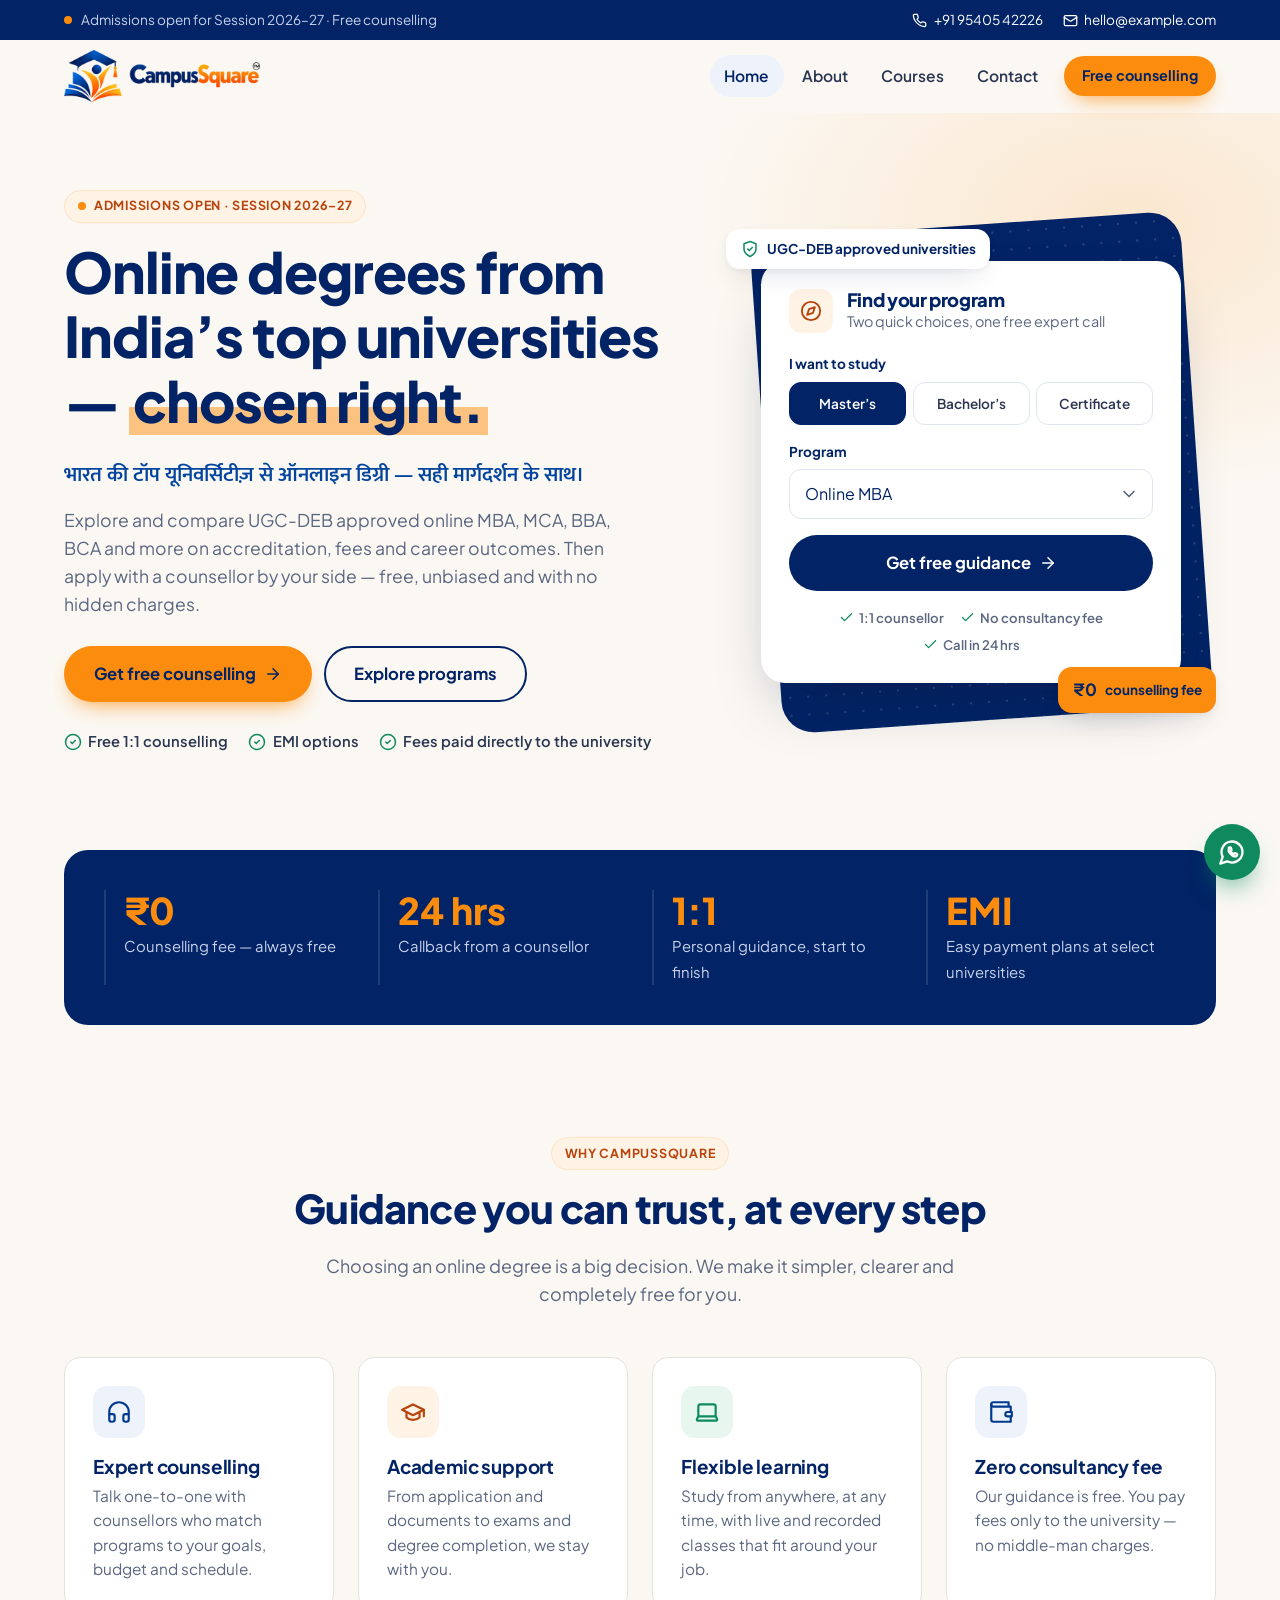
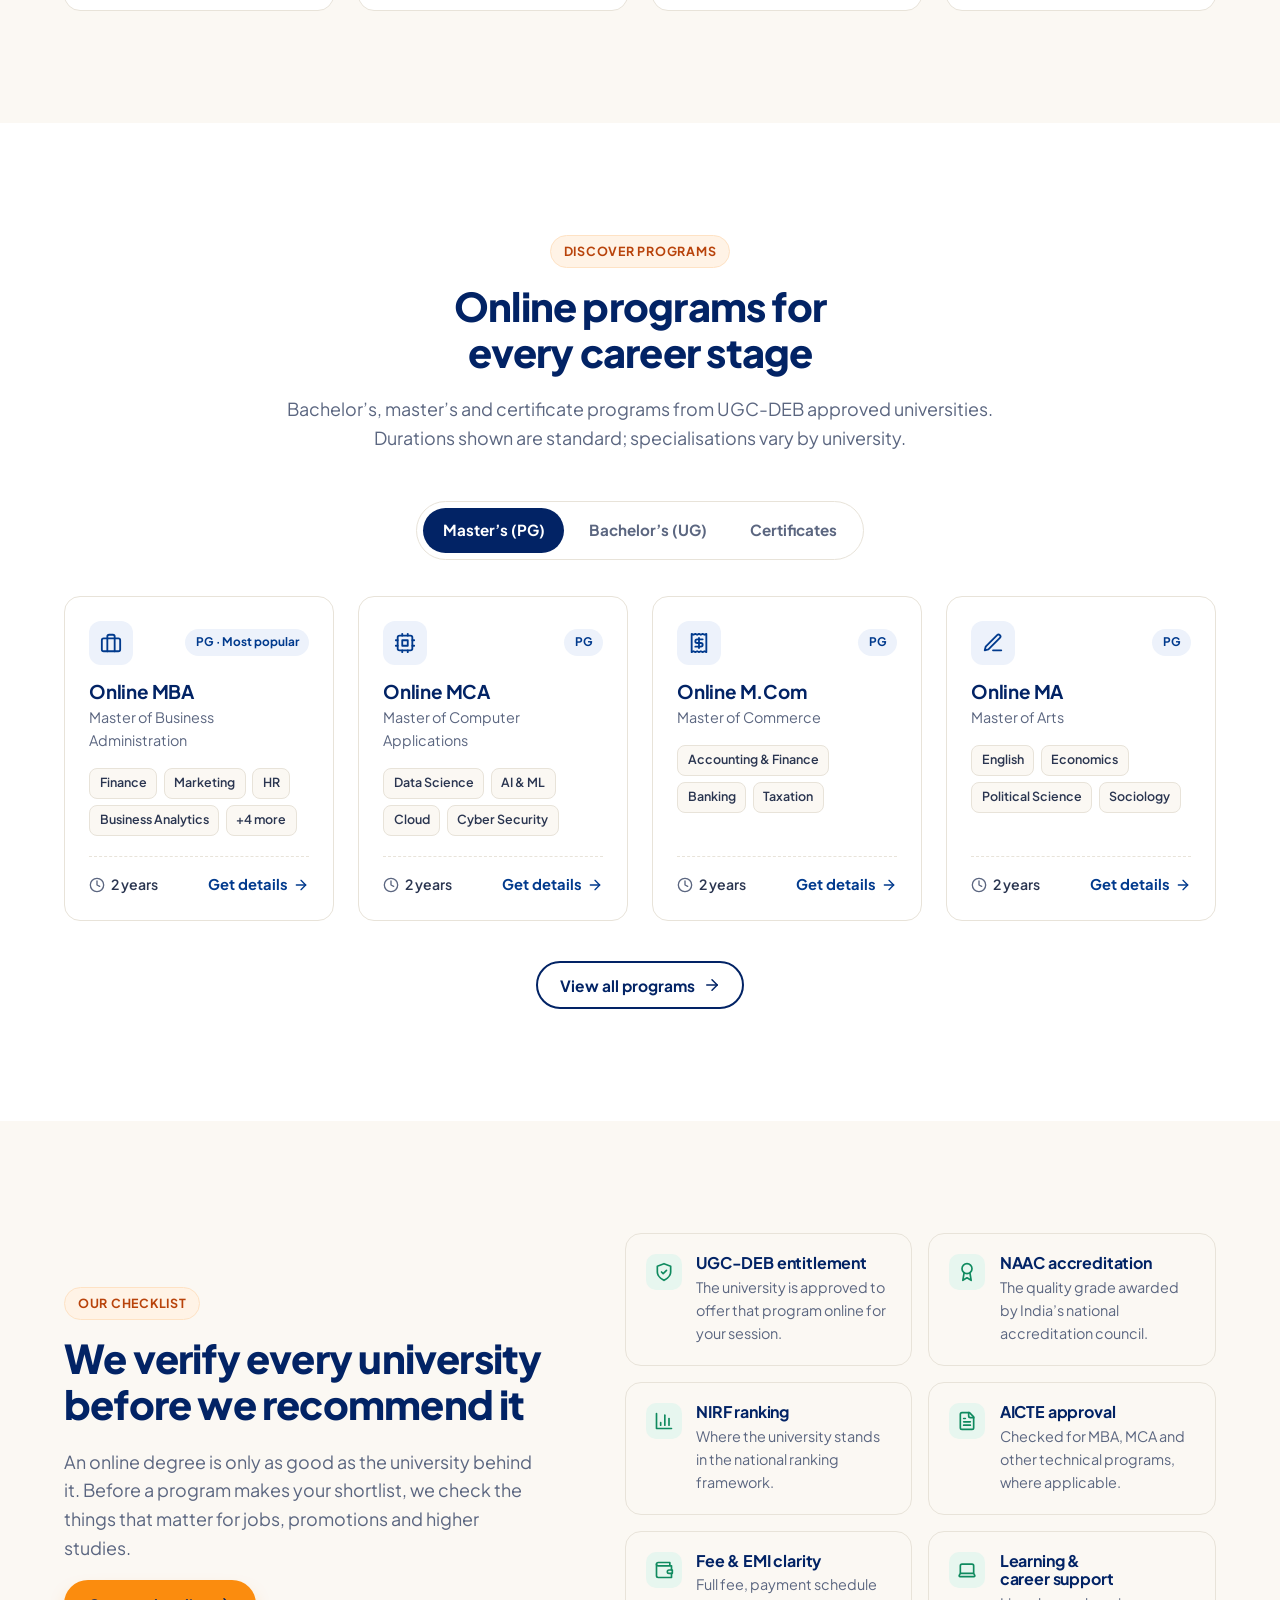
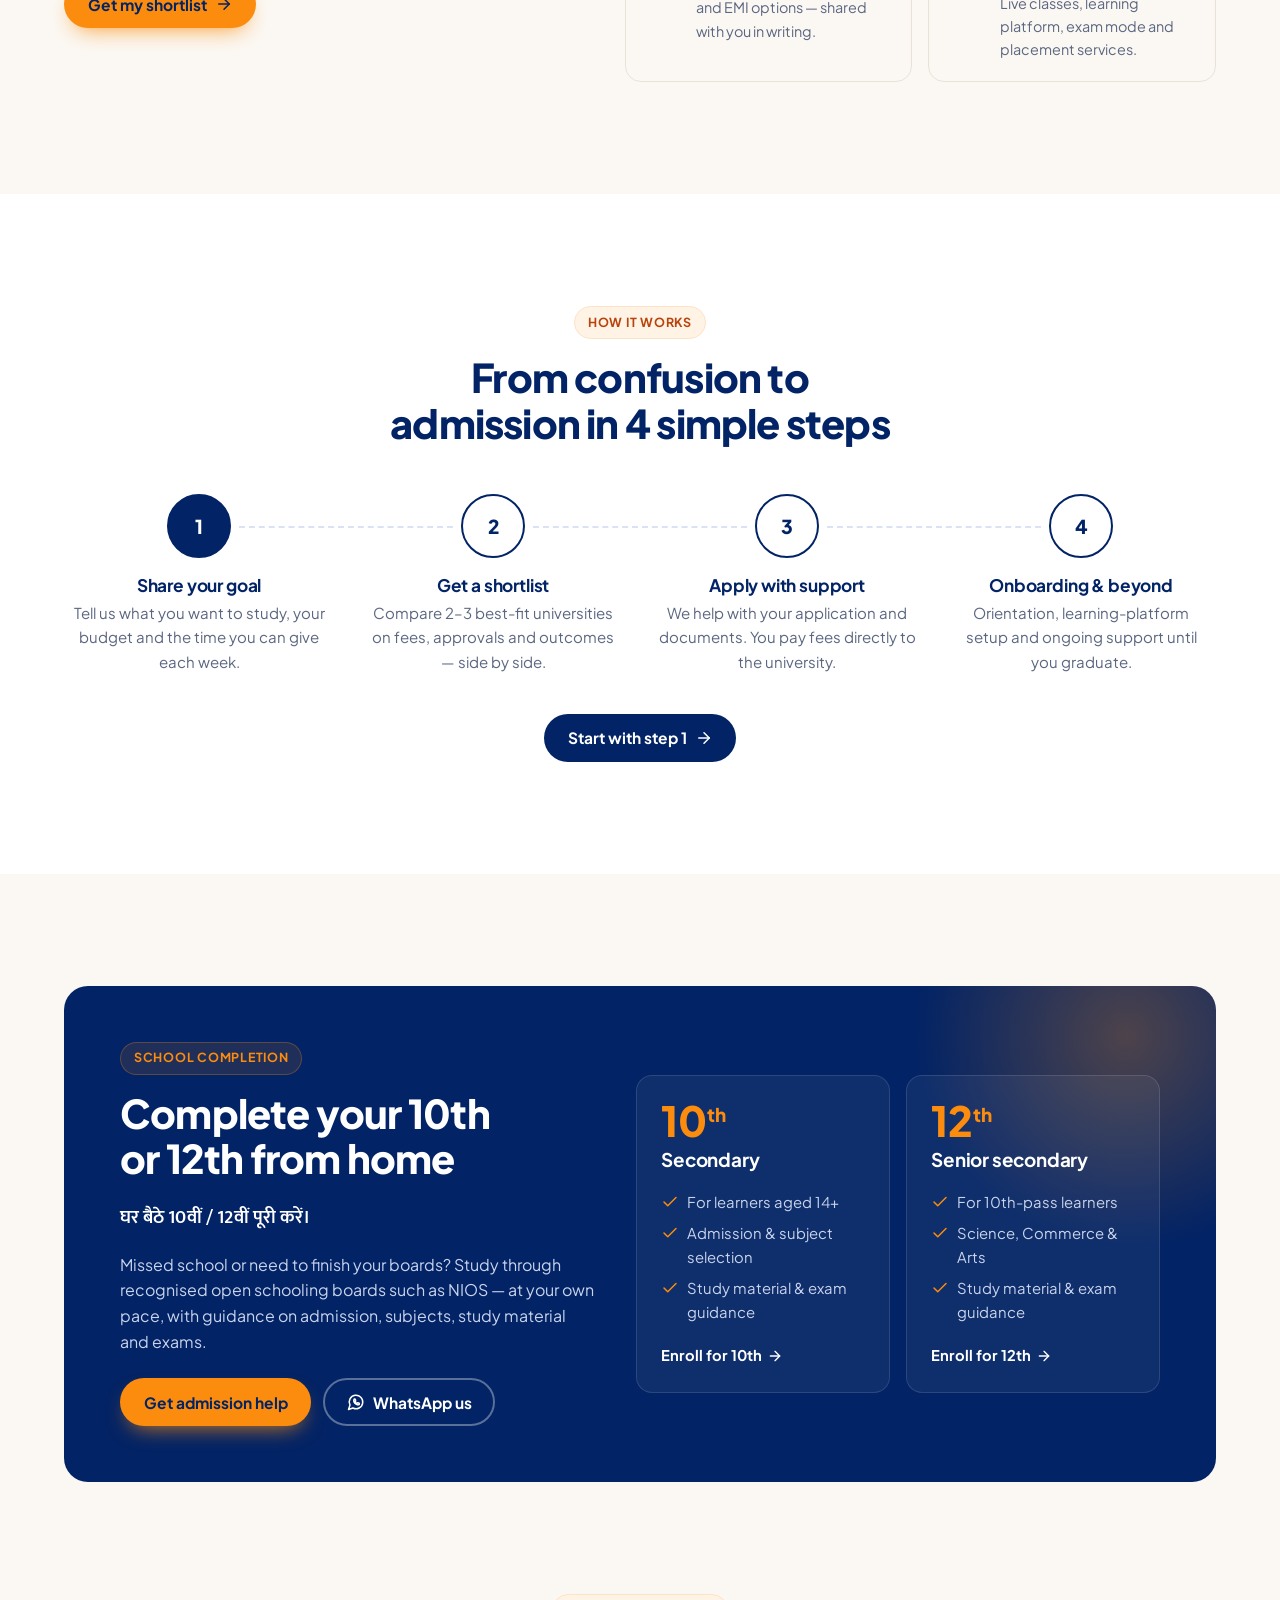
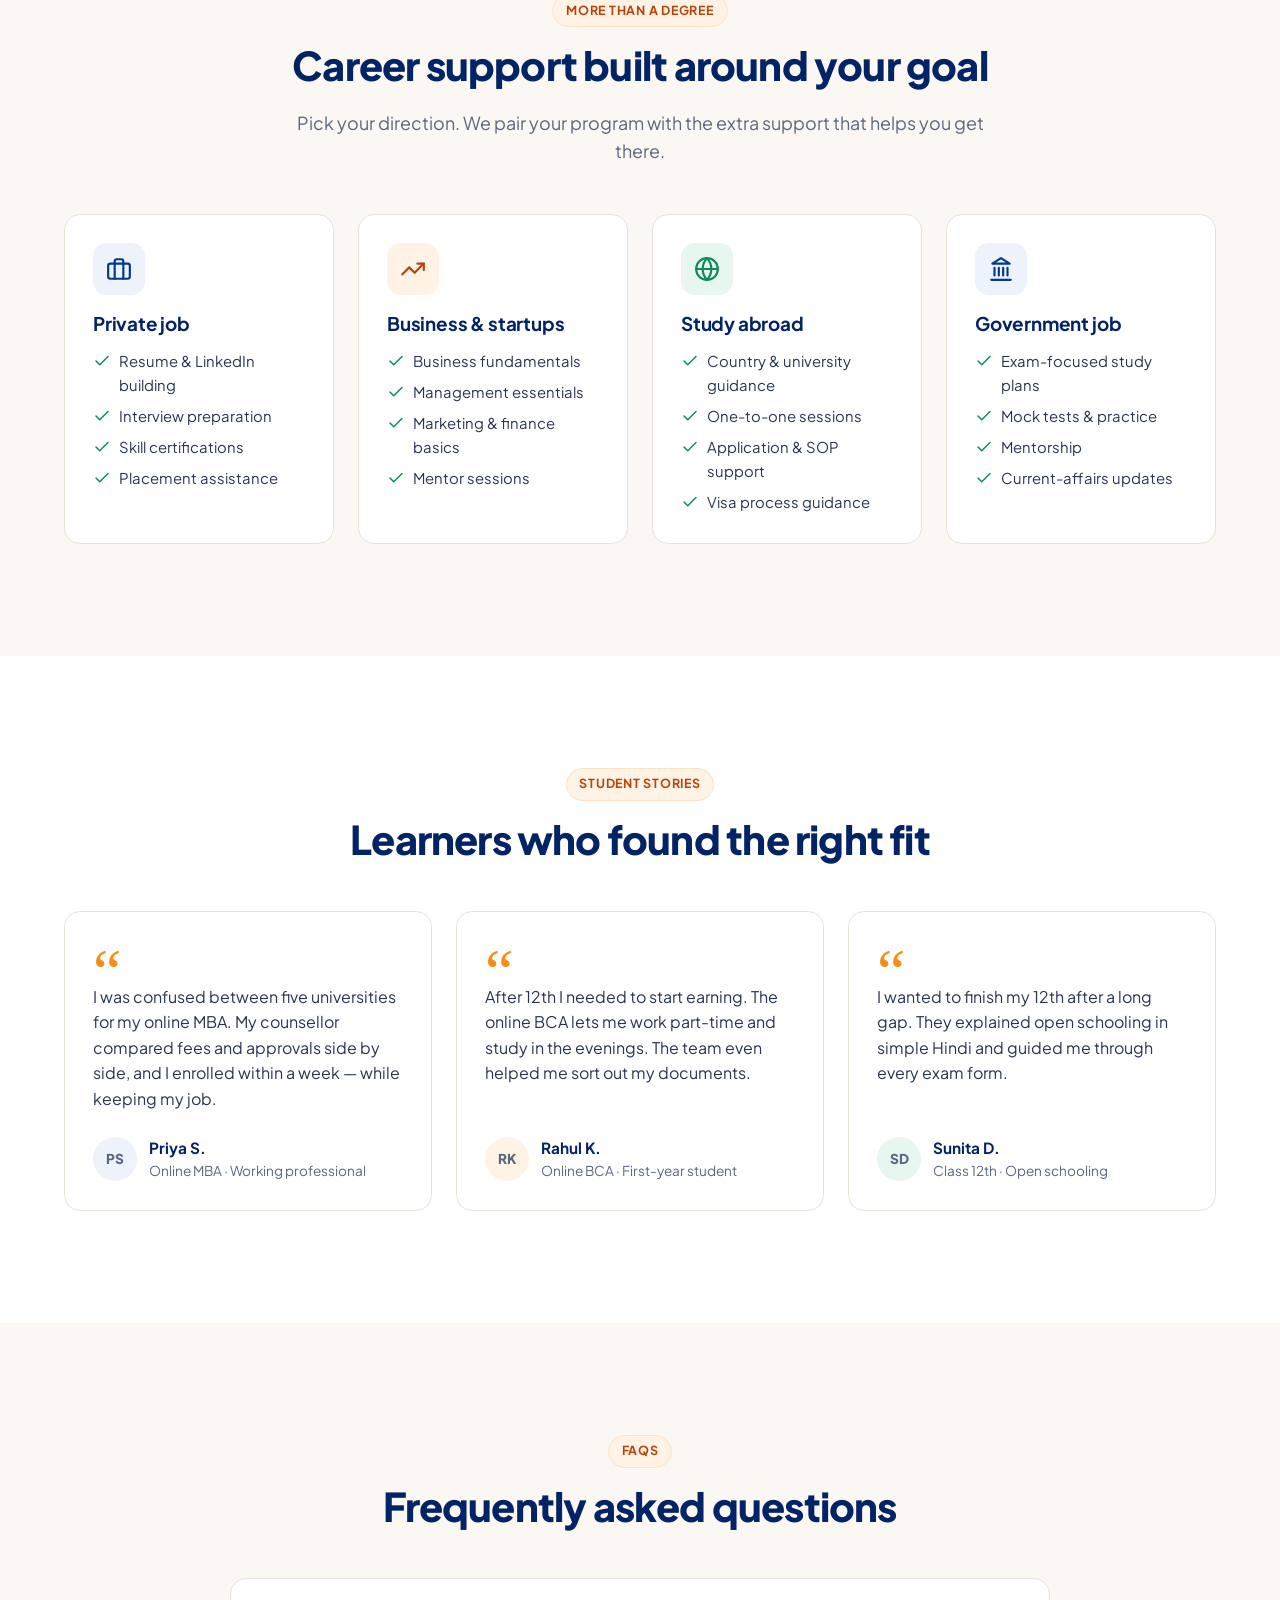
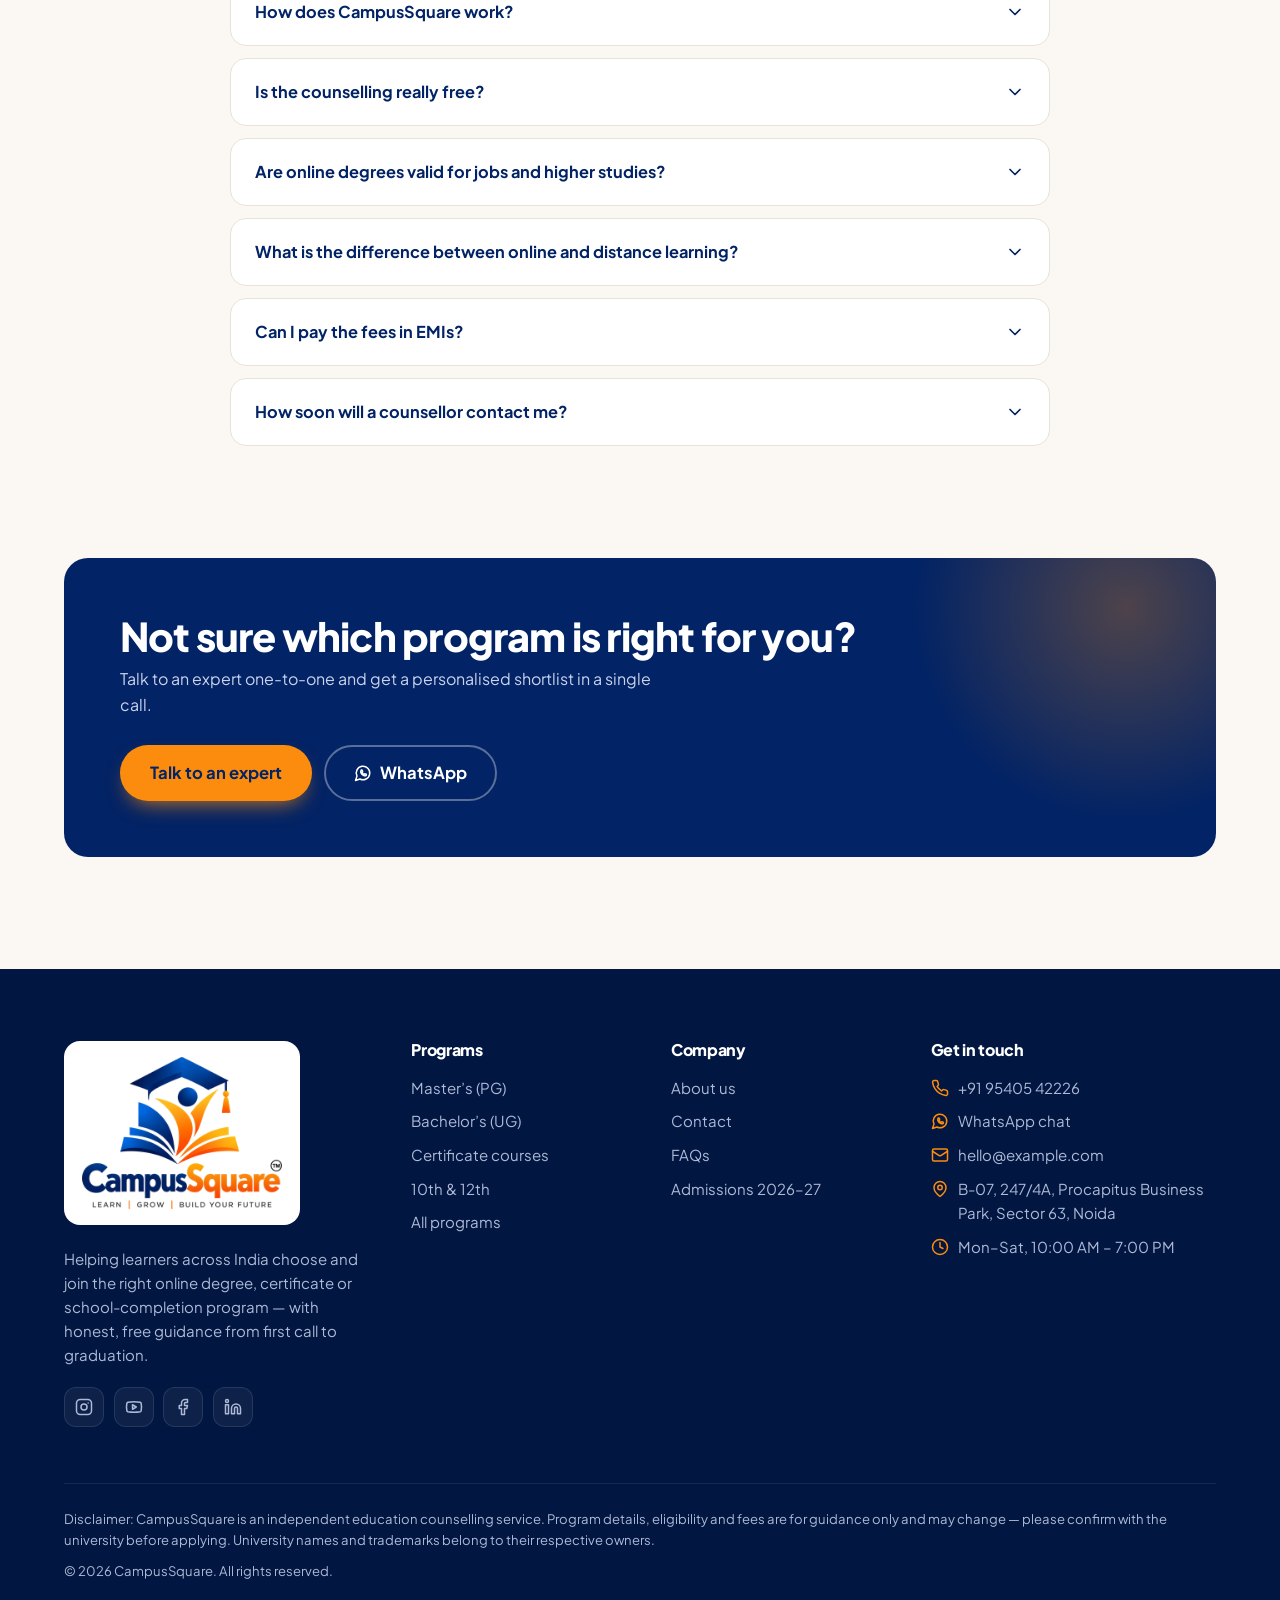
==== index.html @ 897b9baa "Add CampusSquare website Static site: home, about, courses, contact and an admissions landing page, " ====
<!doctype html>
<html lang="en">
<head>
  <meta charset="utf-8">
  <meta name="viewport" content="width=device-width, initial-scale=1">
  <title>CampusSquare — Online Degrees from India's Top Universities</title>
  <meta name="description" content="Explore and compare UGC-DEB approved online MBA, MCA, BBA, BCA, B.Com, BA and more. Free one-to-one counselling, EMI options and admission support with CampusSquare.">
  <meta name="theme-color" content="#022365">
  <meta property="og:title" content="CampusSquare — Online Degrees, Chosen Right">
  <meta property="og:description" content="Free, unbiased counselling for online degrees from UGC-DEB approved universities.">
  <meta property="og:type" content="website">
  <link rel="icon" href="assets/img/favicon.png" type="image/png">
  <link rel="apple-touch-icon" href="assets/img/apple-touch-icon.png">
  <link rel="preconnect" href="https://fonts.googleapis.com">
  <link rel="preconnect" href="https://fonts.gstatic.com" crossorigin>
  <link href="https://fonts.googleapis.com/css2?family=Mukta:wght@500;600;700&family=Plus+Jakarta+Sans:wght@400;500;600;700;800&display=swap" rel="stylesheet">
  <link rel="stylesheet" href="assets/css/styles.css">
  <script>document.documentElement.classList.add('js')</script>
  <script src="assets/js/main.js" defer></script>
</head>
<body>
  <a class="skip-link" href="#main">Skip to content</a>

  <!-- ============ Top bar ============ -->
  <div class="topbar">
    <div class="container topbar__inner">
      <p class="topbar__note"><span class="pulse" aria-hidden="true"></span> Admissions open for Session 2026–27 · Free counselling</p>
      <div class="topbar__links">
        <a href="tel:+919540542226"><svg class="icon" aria-hidden="true"><use href="#i-phone"/></svg> +91 95405 42226</a>
        <a class="topbar__email" href="mailto:hello@example.com"><svg class="icon" aria-hidden="true"><use href="#i-mail"/></svg> hello@example.com</a>
      </div>
    </div>
  </div>

  <!-- ============ Header ============ -->
  <header class="site-header" data-header>
    <div class="container nav">
      <a class="brand" href="index.html" aria-label="CampusSquare home">
        <img class="brand__logo" src="assets/img/logo-horizontal.png" alt="CampusSquare" width="196" height="52">
      </a>
      <nav class="nav__menu" id="site-menu" aria-label="Main" data-menu>
        <a href="index.html" class="active" aria-current="page">Home</a>
        <a href="about.html">About</a>
        <a href="courses.html">Courses</a>
        <a href="contact.html">Contact</a>
        <a class="btn btn-primary btn-sm nav__cta" href="contact.html" data-open-lead>Free counselling</a>
      </nav>
      <button class="nav__toggle" type="button" aria-expanded="false" aria-controls="site-menu" data-menu-toggle>
        <span class="sr-only">Menu</span>
        <svg class="icon icon-open" aria-hidden="true"><use href="#i-menu"/></svg>
        <svg class="icon icon-close" aria-hidden="true"><use href="#i-x"/></svg>
      </button>
    </div>
  </header>

  <main id="main">
    <!-- ============ Hero ============ -->
    <section class="hero">
      <div class="container hero__grid">
        <div>
          <span class="eyebrow"><span class="pulse" aria-hidden="true"></span> Admissions open · Session 2026–27</span>
          <h1>Online degrees from India’s top universities — <em>chosen right.</em></h1>
          <p class="hero__hi" lang="hi">भारत की टॉप यूनिवर्सिटीज़ से ऑनलाइन डिग्री — सही मार्गदर्शन के साथ।</p>
          <p class="hero__text">Explore and compare UGC-DEB approved online MBA, MCA, BBA, BCA and more on accreditation, fees and career outcomes. Then apply with a counsellor by your side — free, unbiased and with no hidden charges.</p>
          <div class="hero__actions">
            <a class="btn btn-primary btn-lg" href="contact.html" data-open-lead>Get free counselling <svg class="icon" aria-hidden="true"><use href="#i-arrow"/></svg></a>
            <a class="btn btn-outline btn-lg" href="#programs">Explore programs</a>
          </div>
          <ul class="trust-list">
            <li><svg class="icon" aria-hidden="true"><use href="#i-check-circle"/></svg> Free 1:1 counselling</li>
            <li><svg class="icon" aria-hidden="true"><use href="#i-check-circle"/></svg> EMI options</li>
            <li><svg class="icon" aria-hidden="true"><use href="#i-check-circle"/></svg> Fees paid directly to the university</li>
          </ul>
        </div>

        <div class="hero__visual">
          <div class="hero__blob" aria-hidden="true"></div>
          <form class="finder" data-finder aria-labelledby="finder-title">
            <div class="finder__head">
              <span class="icon-tile icon-tile--sm icon-tile--saffron"><svg class="icon" aria-hidden="true"><use href="#i-compass"/></svg></span>
              <div>
                <h2 class="finder__title" id="finder-title">Find your program</h2>
                <p>Two quick choices, one free expert call</p>
              </div>
            </div>
            <fieldset class="seg-group">
              <legend>I want to study</legend>
              <div class="seg-options">
                <label class="seg"><input type="radio" name="level" value="pg" checked><span>Master’s</span></label>
                <label class="seg"><input type="radio" name="level" value="ug"><span>Bachelor’s</span></label>
                <label class="seg"><input type="radio" name="level" value="cert"><span>Certificate</span></label>
              </div>
            </fieldset>
            <label class="field">
              <span class="field__label">Program</span>
              <select class="input" name="course" data-finder-course>
                <option>Online MBA</option>
                <option>Online MCA</option>
                <option>Online M.Com</option>
                <option>Online MA</option>
                <option>Online M.Sc</option>
              </select>
            </label>
            <button class="btn btn-dark btn-lg btn-block" type="submit">Get free guidance <svg class="icon" aria-hidden="true"><use href="#i-arrow"/></svg></button>
            <ul class="finder__perks">
              <li><svg class="icon" aria-hidden="true"><use href="#i-check"/></svg> 1:1 counsellor</li>
              <li><svg class="icon" aria-hidden="true"><use href="#i-check"/></svg> No consultancy fee</li>
              <li><svg class="icon" aria-hidden="true"><use href="#i-check"/></svg> Call in 24 hrs</li>
            </ul>
          </form>
          <div class="float-chip float-chip--a"><svg class="icon" aria-hidden="true"><use href="#i-shield"/></svg> UGC-DEB approved universities</div>
          <div class="float-chip float-chip--b"><strong>₹0</strong> counselling fee</div>
        </div>
      </div>
    </section>

    <!-- ============ Promise band ============ -->
    <section class="section--flush-top">
      <div class="container">
        <div class="stats" data-reveal>
          <div class="stat"><strong>₹0</strong><span>Counselling fee — always free</span></div>
          <div class="stat"><strong>24 hrs</strong><span>Callback from a counsellor</span></div>
          <div class="stat"><strong>1:1</strong><span>Personal guidance, start to finish</span></div>
          <div class="stat"><strong>EMI</strong><span>Easy payment plans at select universities</span></div>
        </div>
      </div>
    </section>

    <!-- ============ Why us ============ -->
    <section class="section">
      <div class="container">
        <div class="section-head" data-reveal>
          <span class="eyebrow">Why CampusSquare</span>
          <h2>Guidance you can trust, at every step</h2>
          <p class="lead">Choosing an online degree is a big decision. We make it simpler, clearer and completely free for you.</p>
        </div>
        <div class="grid grid-4">
          <article class="card" data-reveal style="--d:0">
            <span class="icon-tile"><svg class="icon" aria-hidden="true"><use href="#i-headset"/></svg></span>
            <h3>Expert counselling</h3>
            <p>Talk one-to-one with counsellors who match programs to your goals, budget and schedule.</p>
          </article>
          <article class="card" data-reveal style="--d:1">
            <span class="icon-tile icon-tile--saffron"><svg class="icon" aria-hidden="true"><use href="#i-cap"/></svg></span>
            <h3>Academic support</h3>
            <p>From application and documents to exams and degree completion, we stay with you.</p>
          </article>
          <article class="card" data-reveal style="--d:2">
            <span class="icon-tile icon-tile--green"><svg class="icon" aria-hidden="true"><use href="#i-laptop"/></svg></span>
            <h3>Flexible learning</h3>
            <p>Study from anywhere, at any time, with live and recorded classes that fit around your job.</p>
          </article>
          <article class="card" data-reveal style="--d:3">
            <span class="icon-tile"><svg class="icon" aria-hidden="true"><use href="#i-wallet"/></svg></span>
            <h3>Zero consultancy fee</h3>
            <p>Our guidance is free. You pay fees only to the university — no middle-man charges.</p>
          </article>
        </div>
      </div>
    </section>

    <!-- ============ Programs ============ -->
    <section class="section section--white" id="programs">
      <div class="container">
        <div class="section-head" data-reveal>
          <span class="eyebrow">Discover programs</span>
          <h2>Online programs for every career stage</h2>
          <p class="lead">Bachelor’s, master’s and certificate programs from UGC-DEB approved universities. Durations shown are standard; specialisations vary by university.</p>
        </div>

        <div class="tabs" role="tablist" aria-label="Program level" data-tabs>
          <button class="tab" type="button" role="tab" id="tab-pg" aria-controls="panel-pg" aria-selected="true">Master’s (PG)</button>
          <button class="tab" type="button" role="tab" id="tab-ug" aria-controls="panel-ug" aria-selected="false" tabindex="-1">Bachelor’s (UG)</button>
          <button class="tab" type="button" role="tab" id="tab-cert" aria-controls="panel-cert" aria-selected="false" tabindex="-1">Certificates</button>
        </div>

        <!-- PG -->
        <div class="grid grid-4" role="tabpanel" id="panel-pg" aria-labelledby="tab-pg">
          <article class="program">
            <div class="program__top"><span class="icon-tile icon-tile--sm"><svg class="icon" aria-hidden="true"><use href="#i-briefcase"/></svg></span><span class="badge">PG · Most popular</span></div>
            <h3>Online MBA</h3>
            <p class="program__full">Master of Business Administration</p>
            <ul class="chips"><li>Finance</li><li>Marketing</li><li>HR</li><li>Business Analytics</li><li>+4 more</li></ul>
            <div class="program__foot"><span class="program__dur"><svg class="icon" aria-hidden="true"><use href="#i-clock"/></svg> 2 years</span><button class="link-btn" type="button" data-open-lead data-course="Online MBA">Get details <svg class="icon" aria-hidden="true"><use href="#i-arrow"/></svg></button></div>
          </article>
          <article class="program">
            <div class="program__top"><span class="icon-tile icon-tile--sm"><svg class="icon" aria-hidden="true"><use href="#i-cpu"/></svg></span><span class="badge">PG</span></div>
            <h3>Online MCA</h3>
            <p class="program__full">Master of Computer Applications</p>
            <ul class="chips"><li>Data Science</li><li>AI &amp; ML</li><li>Cloud</li><li>Cyber Security</li></ul>
            <div class="program__foot"><span class="program__dur"><svg class="icon" aria-hidden="true"><use href="#i-clock"/></svg> 2 years</span><button class="link-btn" type="button" data-open-lead data-course="Online MCA">Get details <svg class="icon" aria-hidden="true"><use href="#i-arrow"/></svg></button></div>
          </article>
          <article class="program">
            <div class="program__top"><span class="icon-tile icon-tile--sm"><svg class="icon" aria-hidden="true"><use href="#i-receipt"/></svg></span><span class="badge">PG</span></div>
            <h3>Online M.Com</h3>
            <p class="program__full">Master of Commerce</p>
            <ul class="chips"><li>Accounting &amp; Finance</li><li>Banking</li><li>Taxation</li></ul>
            <div class="program__foot"><span class="program__dur"><svg class="icon" aria-hidden="true"><use href="#i-clock"/></svg> 2 years</span><button class="link-btn" type="button" data-open-lead data-course="Online M.Com">Get details <svg class="icon" aria-hidden="true"><use href="#i-arrow"/></svg></button></div>
          </article>
          <article class="program">
            <div class="program__top"><span class="icon-tile icon-tile--sm"><svg class="icon" aria-hidden="true"><use href="#i-pen"/></svg></span><span class="badge">PG</span></div>
            <h3>Online MA</h3>
            <p class="program__full">Master of Arts</p>
            <ul class="chips"><li>English</li><li>Economics</li><li>Political Science</li><li>Sociology</li></ul>
            <div class="program__foot"><span class="program__dur"><svg class="icon" aria-hidden="true"><use href="#i-clock"/></svg> 2 years</span><button class="link-btn" type="button" data-open-lead data-course="Online MA">Get details <svg class="icon" aria-hidden="true"><use href="#i-arrow"/></svg></button></div>
          </article>
        </div>

        <!-- UG -->
        <div class="grid grid-4" role="tabpanel" id="panel-ug" aria-labelledby="tab-ug" hidden>
          <article class="program">
            <div class="program__top"><span class="icon-tile icon-tile--sm icon-tile--saffron"><svg class="icon" aria-hidden="true"><use href="#i-trending"/></svg></span><span class="badge badge--saffron">UG · Most popular</span></div>
            <h3>Online BBA</h3>
            <p class="program__full">Bachelor of Business Administration</p>
            <ul class="chips"><li>Marketing</li><li>Finance</li><li>HR</li><li>Digital Marketing</li></ul>
            <div class="program__foot"><span class="program__dur"><svg class="icon" aria-hidden="true"><use href="#i-clock"/></svg> 3 years</span><button class="link-btn" type="button" data-open-lead data-course="Online BBA">Get details <svg class="icon" aria-hidden="true"><use href="#i-arrow"/></svg></button></div>
          </article>
          <article class="program">
            <div class="program__top"><span class="icon-tile icon-tile--sm icon-tile--saffron"><svg class="icon" aria-hidden="true"><use href="#i-code"/></svg></span><span class="badge badge--saffron">UG</span></div>
            <h3>Online BCA</h3>
            <p class="program__full">Bachelor of Computer Applications</p>
            <ul class="chips"><li>Full-Stack</li><li>Data Science</li><li>Cloud &amp; Security</li></ul>
            <div class="program__foot"><span class="program__dur"><svg class="icon" aria-hidden="true"><use href="#i-clock"/></svg> 3 years</span><button class="link-btn" type="button" data-open-lead data-course="Online BCA">Get details <svg class="icon" aria-hidden="true"><use href="#i-arrow"/></svg></button></div>
          </article>
          <article class="program">
            <div class="program__top"><span class="icon-tile icon-tile--sm icon-tile--saffron"><svg class="icon" aria-hidden="true"><use href="#i-calculator"/></svg></span><span class="badge badge--saffron">UG</span></div>
            <h3>Online B.Com</h3>
            <p class="program__full">Bachelor of Commerce</p>
            <ul class="chips"><li>General</li><li>Accounting &amp; Finance</li><li>Banking &amp; Insurance</li></ul>
            <div class="program__foot"><span class="program__dur"><svg class="icon" aria-hidden="true"><use href="#i-clock"/></svg> 3 years</span><button class="link-btn" type="button" data-open-lead data-course="Online B.Com">Get details <svg class="icon" aria-hidden="true"><use href="#i-arrow"/></svg></button></div>
          </article>
          <article class="program">
            <div class="program__top"><span class="icon-tile icon-tile--sm icon-tile--saffron"><svg class="icon" aria-hidden="true"><use href="#i-book"/></svg></span><span class="badge badge--saffron">UG</span></div>
            <h3>Online BA</h3>
            <p class="program__full">Bachelor of Arts</p>
            <ul class="chips"><li>English</li><li>Economics</li><li>History</li><li>Political Science</li></ul>
            <div class="program__foot"><span class="program__dur"><svg class="icon" aria-hidden="true"><use href="#i-clock"/></svg> 3 years</span><button class="link-btn" type="button" data-open-lead data-course="Online BA">Get details <svg class="icon" aria-hidden="true"><use href="#i-arrow"/></svg></button></div>
          </article>
        </div>

        <!-- Certificates -->
        <div class="grid grid-4" role="tabpanel" id="panel-cert" aria-labelledby="tab-cert" hidden>
          <article class="program">
            <div class="program__top"><span class="icon-tile icon-tile--sm icon-tile--green"><svg class="icon" aria-hidden="true"><use href="#i-megaphone"/></svg></span><span class="badge badge--green">Certificate</span></div>
            <h3>Digital Marketing</h3>
            <p class="program__full">Job-ready marketing skills</p>
            <ul class="chips"><li>SEO</li><li>Social Media</li><li>Google Ads</li></ul>
            <div class="program__foot"><span class="program__dur"><svg class="icon" aria-hidden="true"><use href="#i-clock"/></svg> 3–6 months</span><button class="link-btn" type="button" data-open-lead data-course="Digital Marketing">Get details <svg class="icon" aria-hidden="true"><use href="#i-arrow"/></svg></button></div>
          </article>
          <article class="program">
            <div class="program__top"><span class="icon-tile icon-tile--sm icon-tile--green"><svg class="icon" aria-hidden="true"><use href="#i-code"/></svg></span><span class="badge badge--green">Certificate</span></div>
            <h3>Web Development</h3>
            <p class="program__full">Build modern websites &amp; apps</p>
            <ul class="chips"><li>HTML &amp; CSS</li><li>JavaScript</li><li>React</li></ul>
            <div class="program__foot"><span class="program__dur"><svg class="icon" aria-hidden="true"><use href="#i-clock"/></svg> 3–6 months</span><button class="link-btn" type="button" data-open-lead data-course="Web Development">Get details <svg class="icon" aria-hidden="true"><use href="#i-arrow"/></svg></button></div>
          </article>
          <article class="program">
            <div class="program__top"><span class="icon-tile icon-tile--sm icon-tile--green"><svg class="icon" aria-hidden="true"><use href="#i-calculator"/></svg></span><span class="badge badge--green">Certificate</span></div>
            <h3>Accounting &amp; Taxation</h3>
            <p class="program__full">Practical accounts &amp; GST</p>
            <ul class="chips"><li>Tally</li><li>GST</li><li>Income Tax</li></ul>
            <div class="program__foot"><span class="program__dur"><svg class="icon" aria-hidden="true"><use href="#i-clock"/></svg> 3–6 months</span><button class="link-btn" type="button" data-open-lead data-course="Accounting &amp; Taxation">Get details <svg class="icon" aria-hidden="true"><use href="#i-arrow"/></svg></button></div>
          </article>
          <article class="program">
            <div class="program__top"><span class="icon-tile icon-tile--sm icon-tile--green"><svg class="icon" aria-hidden="true"><use href="#i-target"/></svg></span><span class="badge badge--green">Certificate</span></div>
            <h3>Sales &amp; Marketing</h3>
            <p class="program__full">Sell, negotiate and grow</p>
            <ul class="chips"><li>CRM</li><li>Negotiation</li><li>B2B Sales</li></ul>
            <div class="program__foot"><span class="program__dur"><svg class="icon" aria-hidden="true"><use href="#i-clock"/></svg> 3–6 months</span><button class="link-btn" type="button" data-open-lead data-course="Sales &amp; Marketing">Get details <svg class="icon" aria-hidden="true"><use href="#i-arrow"/></svg></button></div>
          </article>
        </div>

        <div class="text-center mt-lg">
          <a class="btn btn-outline" href="courses.html">View all programs <svg class="icon" aria-hidden="true"><use href="#i-arrow"/></svg></a>
        </div>
      </div>
    </section>

    <!-- ============ Verification checklist ============ -->
    <section class="section">
      <div class="container split">
        <div data-reveal>
          <span class="eyebrow">Our checklist</span>
          <h2>We verify every university before we recommend it</h2>
          <p class="lead">An online degree is only as good as the university behind it. Before a program makes your shortlist, we check the things that matter for jobs, promotions and higher studies.</p>
          <a class="btn btn-primary" href="contact.html" data-open-lead>Get my shortlist <svg class="icon" aria-hidden="true"><use href="#i-arrow"/></svg></a>
        </div>
        <div class="check-grid">
          <div class="check-item" data-reveal style="--d:0">
            <span class="check-item__icon"><svg class="icon" aria-hidden="true"><use href="#i-shield"/></svg></span>
            <div><h3>UGC-DEB entitlement</h3><p>The university is approved to offer that program online for your session.</p></div>
          </div>
          <div class="check-item" data-reveal style="--d:1">
            <span class="check-item__icon"><svg class="icon" aria-hidden="true"><use href="#i-award"/></svg></span>
            <div><h3>NAAC accreditation</h3><p>The quality grade awarded by India’s national accreditation council.</p></div>
          </div>
          <div class="check-item" data-reveal style="--d:2">
            <span class="check-item__icon"><svg class="icon" aria-hidden="true"><use href="#i-chart"/></svg></span>
            <div><h3>NIRF ranking</h3><p>Where the university stands in the national ranking framework.</p></div>
          </div>
          <div class="check-item" data-reveal style="--d:3">
            <span class="check-item__icon"><svg class="icon" aria-hidden="true"><use href="#i-file"/></svg></span>
            <div><h3>AICTE approval</h3><p>Checked for MBA, MCA and other technical programs, where applicable.</p></div>
          </div>
          <div class="check-item" data-reveal style="--d:4">
            <span class="check-item__icon"><svg class="icon" aria-hidden="true"><use href="#i-wallet"/></svg></span>
            <div><h3>Fee &amp; EMI clarity</h3><p>Full fee, payment schedule and EMI options — shared with you in writing.</p></div>
          </div>
          <div class="check-item" data-reveal style="--d:5">
            <span class="check-item__icon"><svg class="icon" aria-hidden="true"><use href="#i-laptop"/></svg></span>
            <div><h3>Learning &amp; career support</h3><p>Live classes, learning platform, exam mode and placement services.</p></div>
          </div>
        </div>
      </div>
    </section>

    <!-- ============ How it works ============ -->
    <section class="section section--white">
      <div class="container">
        <div class="section-head" data-reveal>
          <span class="eyebrow">How it works</span>
          <h2>From confusion to admission in 4 simple steps</h2>
        </div>
        <ol class="steps">
          <li class="step" data-reveal style="--d:0"><span class="step__num">1</span><h3>Share your goal</h3><p>Tell us what you want to study, your budget and the time you can give each week.</p></li>
          <li class="step" data-reveal style="--d:1"><span class="step__num">2</span><h3>Get a shortlist</h3><p>Compare 2–3 best-fit universities on fees, approvals and outcomes — side by side.</p></li>
          <li class="step" data-reveal style="--d:2"><span class="step__num">3</span><h3>Apply with support</h3><p>We help with your application and documents. You pay fees directly to the university.</p></li>
          <li class="step" data-reveal style="--d:3"><span class="step__num">4</span><h3>Onboarding &amp; beyond</h3><p>Orientation, learning-platform setup and ongoing support until you graduate.</p></li>
        </ol>
        <div class="text-center mt-lg">
          <a class="btn btn-dark" href="contact.html" data-open-lead>Start with step 1 <svg class="icon" aria-hidden="true"><use href="#i-arrow"/></svg></a>
        </div>
      </div>
    </section>

    <!-- ============ 10th / 12th ============ -->
    <section class="section">
      <div class="container">
        <div class="panel-dark school" data-reveal>
          <div>
            <span class="eyebrow eyebrow--dark">School completion</span>
            <h2>Complete your 10th or 12th from home</h2>
            <p class="school__hi" lang="hi">घर बैठे 10वीं / 12वीं पूरी करें।</p>
            <p>Missed school or need to finish your boards? Study through recognised open schooling boards such as NIOS — at your own pace, with guidance on admission, subjects, study material and exams.</p>
            <div class="btn-row">
              <a class="btn btn-primary" href="contact.html" data-open-lead data-course="Class 12th (Open schooling)">Get admission help</a>
              <a class="btn btn-ghost" href="https://wa.me/919540542226?text=Hi%20CampusSquare%2C%20I%20want%20to%20complete%20my%2010th%2F12th." target="_blank" rel="noopener"><svg class="icon" aria-hidden="true"><use href="#i-whatsapp"/></svg> WhatsApp us</a>
            </div>
          </div>
          <div class="school-cards">
            <div class="school-card">
              <span class="school-card__big">10<sup>th</sup></span>
              <h3>Secondary</h3>
              <ul class="ticks">
                <li><svg class="icon" aria-hidden="true"><use href="#i-check"/></svg> For learners aged 14+</li>
                <li><svg class="icon" aria-hidden="true"><use href="#i-check"/></svg> Admission &amp; subject selection</li>
                <li><svg class="icon" aria-hidden="true"><use href="#i-check"/></svg> Study material &amp; exam guidance</li>
              </ul>
              <button class="link-btn" type="button" data-open-lead data-course="Class 10th (Open schooling)">Enroll for 10th <svg class="icon" aria-hidden="true"><use href="#i-arrow"/></svg></button>
            </div>
            <div class="school-card">
              <span class="school-card__big">12<sup>th</sup></span>
              <h3>Senior secondary</h3>
              <ul class="ticks">
                <li><svg class="icon" aria-hidden="true"><use href="#i-check"/></svg> For 10th-pass learners</li>
                <li><svg class="icon" aria-hidden="true"><use href="#i-check"/></svg> Science, Commerce &amp; Arts</li>
                <li><svg class="icon" aria-hidden="true"><use href="#i-check"/></svg> Study material &amp; exam guidance</li>
              </ul>
              <button class="link-btn" type="button" data-open-lead data-course="Class 12th (Open schooling)">Enroll for 12th <svg class="icon" aria-hidden="true"><use href="#i-arrow"/></svg></button>
            </div>
          </div>
        </div>
      </div>
    </section>

    <!-- ============ Career goals ============ -->
    <section class="section section--flush-top">
      <div class="container">
        <div class="section-head" data-reveal>
          <span class="eyebrow">More than a degree</span>
          <h2>Career support built around your goal</h2>
          <p class="lead">Pick your direction. We pair your program with the extra support that helps you get there.</p>
        </div>
        <div class="grid grid-4">
          <article class="card" data-reveal style="--d:0">
            <span class="icon-tile"><svg class="icon" aria-hidden="true"><use href="#i-briefcase"/></svg></span>
            <h3>Private job</h3>
            <ul class="ticks">
              <li><svg class="icon" aria-hidden="true"><use href="#i-check"/></svg> Resume &amp; LinkedIn building</li>
              <li><svg class="icon" aria-hidden="true"><use href="#i-check"/></svg> Interview preparation</li>
              <li><svg class="icon" aria-hidden="true"><use href="#i-check"/></svg> Skill certifications</li>
              <li><svg class="icon" aria-hidden="true"><use href="#i-check"/></svg> Placement assistance</li>
            </ul>
          </article>
          <article class="card" data-reveal style="--d:1">
            <span class="icon-tile icon-tile--saffron"><svg class="icon" aria-hidden="true"><use href="#i-trending"/></svg></span>
            <h3>Business &amp; startups</h3>
            <ul class="ticks">
              <li><svg class="icon" aria-hidden="true"><use href="#i-check"/></svg> Business fundamentals</li>
              <li><svg class="icon" aria-hidden="true"><use href="#i-check"/></svg> Management essentials</li>
              <li><svg class="icon" aria-hidden="true"><use href="#i-check"/></svg> Marketing &amp; finance basics</li>
              <li><svg class="icon" aria-hidden="true"><use href="#i-check"/></svg> Mentor sessions</li>
            </ul>
          </article>
          <article class="card" data-reveal style="--d:2">
            <span class="icon-tile icon-tile--green"><svg class="icon" aria-hidden="true"><use href="#i-globe"/></svg></span>
            <h3>Study abroad</h3>
            <ul class="ticks">
              <li><svg class="icon" aria-hidden="true"><use href="#i-check"/></svg> Country &amp; university guidance</li>
              <li><svg class="icon" aria-hidden="true"><use href="#i-check"/></svg> One-to-one sessions</li>
              <li><svg class="icon" aria-hidden="true"><use href="#i-check"/></svg> Application &amp; SOP support</li>
              <li><svg class="icon" aria-hidden="true"><use href="#i-check"/></svg> Visa process guidance</li>
            </ul>
          </article>
          <article class="card" data-reveal style="--d:3">
            <span class="icon-tile"><svg class="icon" aria-hidden="true"><use href="#i-landmark"/></svg></span>
            <h3>Government job</h3>
            <ul class="ticks">
              <li><svg class="icon" aria-hidden="true"><use href="#i-check"/></svg> Exam-focused study plans</li>
              <li><svg class="icon" aria-hidden="true"><use href="#i-check"/></svg> Mock tests &amp; practice</li>
              <li><svg class="icon" aria-hidden="true"><use href="#i-check"/></svg> Mentorship</li>
              <li><svg class="icon" aria-hidden="true"><use href="#i-check"/></svg> Current-affairs updates</li>
            </ul>
          </article>
        </div>
      </div>
    </section>

    <!-- ============ Testimonials ============ -->
    <!-- PLACEHOLDER testimonials: replace with real, consented student reviews before going live. -->
    <section class="section section--white">
      <div class="container">
        <div class="section-head" data-reveal>
          <span class="eyebrow">Student stories</span>
          <h2>Learners who found the right fit</h2>
        </div>
        <div class="grid grid-3">
          <figure class="quote" data-reveal style="--d:0">
            <span class="quote__mark" aria-hidden="true">“</span>
            <blockquote>I was confused between five universities for my online MBA. My counsellor compared fees and approvals side by side, and I enrolled within a week — while keeping my job.</blockquote>
            <figcaption class="quote__who"><span class="avatar">PS</span><span><strong>Priya S.</strong><span>Online MBA · Working professional</span></span></figcaption>
          </figure>
          <figure class="quote" data-reveal style="--d:1">
            <span class="quote__mark" aria-hidden="true">“</span>
            <blockquote>After 12th I needed to start earning. The online BCA lets me work part-time and study in the evenings. The team even helped me sort out my documents.</blockquote>
            <figcaption class="quote__who"><span class="avatar avatar--saffron">RK</span><span><strong>Rahul K.</strong><span>Online BCA · First-year student</span></span></figcaption>
          </figure>
          <figure class="quote" data-reveal style="--d:2">
            <span class="quote__mark" aria-hidden="true">“</span>
            <blockquote>I wanted to finish my 12th after a long gap. They explained open schooling in simple Hindi and guided me through every exam form.</blockquote>
            <figcaption class="quote__who"><span class="avatar avatar--green">SD</span><span><strong>Sunita D.</strong><span>Class 12th · Open schooling</span></span></figcaption>
          </figure>
        </div>
      </div>
    </section>

    <!-- ============ FAQ ============ -->
    <section class="section" id="faq">
      <div class="container">
        <div class="section-head" data-reveal>
          <span class="eyebrow">FAQs</span>
          <h2>Frequently asked questions</h2>
        </div>
        <div class="faq">
          <details>
            <summary>How does CampusSquare work? <svg class="icon" aria-hidden="true"><use href="#i-chevron"/></svg></summary>
            <p>Tell us your goals through the form, a call or WhatsApp. A counsellor shortlists suitable programs, compares universities on approvals, fees and outcomes, and helps you apply. You decide — we guide.</p>
          </details>
          <details>
            <summary>Is the counselling really free? <svg class="icon" aria-hidden="true"><use href="#i-chevron"/></svg></summary>
            <p>Yes. Counselling, comparison and application support are free for students. You pay the program fee only to the university.</p>
          </details>
          <details>
            <summary>Are online degrees valid for jobs and higher studies? <svg class="icon" aria-hidden="true"><use href="#i-chevron"/></svg></summary>
            <p>Yes. Under the UGC (Open and Distance Learning Programmes and Online Programmes) Regulations, 2020, online degrees from UGC-entitled universities are treated as equivalent to degrees earned in regular mode. We only recommend programs that are entitled for the session you join.</p>
          </details>
          <details>
            <summary>What is the difference between online and distance learning? <svg class="icon" aria-hidden="true"><use href="#i-chevron"/></svg></summary>
            <p>Online programs usually include live and recorded lectures, a learning portal and online exams. Distance learning relies more on self-study material with fewer live sessions. We’ll help you pick the format that suits you.</p>
          </details>
          <details>
            <summary>Can I pay the fees in EMIs? <svg class="icon" aria-hidden="true"><use href="#i-chevron"/></svg></summary>
            <p>Many universities offer semester-wise payment and EMI plans, often through financing partners. Your counsellor will share the exact options for the universities you shortlist.</p>
          </details>
          <details>
            <summary>How soon will a counsellor contact me? <svg class="icon" aria-hidden="true"><use href="#i-chevron"/></svg></summary>
            <p>Usually within 24 hours of your enquiry, Monday to Saturday. For a faster reply, message us on WhatsApp.</p>
          </details>
        </div>
      </div>
    </section>

    <!-- ============ CTA ============ -->
    <section class="section section--flush-top">
      <div class="container">
        <div class="panel-dark cta-band" data-reveal>
          <div>
            <h2>Not sure which program is right for you?</h2>
            <p>Talk to an expert one-to-one and get a personalised shortlist in a single call.</p>
          </div>
          <div class="btn-row">
            <a class="btn btn-primary btn-lg" href="contact.html" data-open-lead>Talk to an expert</a>
            <a class="btn btn-ghost btn-lg" href="https://wa.me/919540542226?text=Hi%20CampusSquare%2C%20I%27d%20like%20free%20counselling." target="_blank" rel="noopener"><svg class="icon" aria-hidden="true"><use href="#i-whatsapp"/></svg> WhatsApp</a>
          </div>
        </div>
      </div>
    </section>
  </main>

  <!-- ============ Footer ============ -->
  <footer class="site-footer">
    <div class="container">
      <div class="footer-grid">
        <div>
          <a class="footer-logo" href="index.html" aria-label="CampusSquare home">
            <img src="assets/img/logo-full.png" alt="CampusSquare — Learn | Grow | Build your future" width="200" height="152" loading="lazy">
          </a>
          <p class="footer-about">Helping learners across India choose and join the right online degree, certificate or school-completion program — with honest, free guidance from first call to graduation.</p>
          <!-- Replace # with your social profile URLs -->
          <div class="socials">
            <a href="#" aria-label="Instagram"><svg class="icon" aria-hidden="true"><use href="#i-instagram"/></svg></a>
            <a href="#" aria-label="YouTube"><svg class="icon" aria-hidden="true"><use href="#i-youtube"/></svg></a>
            <a href="#" aria-label="Facebook"><svg class="icon" aria-hidden="true"><use href="#i-facebook"/></svg></a>
            <a href="#" aria-label="LinkedIn"><svg class="icon" aria-hidden="true"><use href="#i-linkedin"/></svg></a>
          </div>
        </div>
        <div>
          <h4>Programs</h4>
          <ul>
            <li><a href="courses.html?level=pg">Master’s (PG)</a></li>
            <li><a href="courses.html?level=ug">Bachelor’s (UG)</a></li>
            <li><a href="courses.html?level=cert">Certificate courses</a></li>
            <li><a href="courses.html?level=school">10th &amp; 12th</a></li>
            <li><a href="courses.html">All programs</a></li>
          </ul>
        </div>
        <div>
          <h4>Company</h4>
          <ul>
            <li><a href="about.html">About us</a></li>
            <li><a href="contact.html">Contact</a></li>
            <li><a href="index.html#faq">FAQs</a></li>
            <li><a href="landing.html">Admissions 2026–27</a></li>
          </ul>
        </div>
        <div>
          <h4>Get in touch</h4>
          <ul class="footer-contact">
            <li><svg class="icon" aria-hidden="true"><use href="#i-phone"/></svg><a href="tel:+919540542226">+91 95405 42226</a></li>
            <li><svg class="icon" aria-hidden="true"><use href="#i-whatsapp"/></svg><a href="https://wa.me/919540542226" target="_blank" rel="noopener">WhatsApp chat</a></li>
            <li><svg class="icon" aria-hidden="true"><use href="#i-mail"/></svg><a href="mailto:hello@example.com">hello@example.com</a></li>
            <li><svg class="icon" aria-hidden="true"><use href="#i-pin"/></svg><a href="https://www.google.com/maps/search/?api=1&amp;query=Procapitus%20Business%20Park%2C%20Sector%2063%2C%20Noida" target="_blank" rel="noopener">B-07, 247/4A, Procapitus Business Park, Sector 63, Noida</a></li>
            <li><svg class="icon" aria-hidden="true"><use href="#i-clock"/></svg><span>Mon–Sat, 10:00 AM – 7:00 PM</span></li>
          </ul>
        </div>
      </div>
      <div class="footer-bottom">
        <p>Disclaimer: CampusSquare is an independent education counselling service. Program details, eligibility and fees are for guidance only and may change — please confirm with the university before applying. University names and trademarks belong to their respective owners.</p>
        <p>© <span data-year>2026</span> CampusSquare. All rights reserved.</p>
      </div>
    </div>
  </footer>

  <a class="float-wa" href="https://wa.me/919540542226?text=Hi%20CampusSquare%2C%20I%27d%20like%20free%20counselling." target="_blank" rel="noopener" aria-label="Chat with us on WhatsApp"><svg class="icon" aria-hidden="true"><use href="#i-whatsapp"/></svg></a>
</body>
</html>
---- assets/css/styles.css ----
/* ==========================================================================
   CampusSquare — shared stylesheet
   Sections: tokens · base · layout · buttons · header · hero · cards ·
   programs · steps · school · faq · cta · footer · forms · modal ·
   inner pages (about, courses, contact) · landing page · utilities
   ========================================================================== */

:root {
  /* Brand colours */
  /* sampled from the CampusSquare logo: navy = "Campus" lettering, 800 = cap, 700 = book pages, orange = book pages */
  --navy-950: #011640;
  --navy-900: #022365;
  --navy-800: #013a8d;
  --navy-700: #02449e;
  --navy-100: #d9e3f5;
  --navy-50: #edf2fb;
  --saffron: #fb8c0e;
  --saffron-hover: #fd9f30;
  --saffron-100: #fee2c4;
  --saffron-50: #fff3e6;
  --saffron-ink: #b8430b; /* the logo's deep orange, dark enough for text on white (5.5:1) */
  --green: #0f8a5f;
  --green-50: #e7f6ef;
  --danger: #c2362b;

  /* Surfaces & text */
  --paper: #fbf8f3;
  --surface: #ffffff;
  --ink: #022365;
  --text: #2a3550;
  --muted: #5b6680;
  --on-dark: #c9d3ec;
  --line: #e8e3d9;
  --line-cool: #dfe5f0;

  /* Shape & depth */
  --radius-sm: 10px;
  --radius: 16px;
  --radius-lg: 24px;
  --shadow-sm: 0 1px 2px rgba(11, 26, 63, 0.06), 0 1px 3px rgba(11, 26, 63, 0.08);
  --shadow: 0 12px 30px -12px rgba(11, 26, 63, 0.2), 0 2px 6px rgba(11, 26, 63, 0.05);
  --shadow-lg: 0 30px 60px -20px rgba(11, 26, 63, 0.35);

  /* Type */
  --font: "Plus Jakarta Sans", "Mukta", system-ui, -apple-system, "Segoe UI", Roboto, sans-serif;
  --font-hi: "Mukta", "Plus Jakarta Sans", system-ui, sans-serif;

  --container: 1200px;
  --header-h: 72px;
}

/* ---------- Base ---------- */
*,
*::before,
*::after { box-sizing: border-box; }

html {
  -webkit-text-size-adjust: 100%;
  scroll-behavior: smooth;
  scroll-padding-top: calc(var(--header-h) + 16px);
}

body {
  margin: 0;
  font-family: var(--font);
  font-size: 16px;
  line-height: 1.6;
  color: var(--text);
  background: var(--paper);
  -webkit-font-smoothing: antialiased;
  text-rendering: optimizeLegibility;
}

h1, h2, h3, h4 {
  margin: 0 0 0.5em;
  color: var(--ink);
  font-weight: 800;
  line-height: 1.15;
  letter-spacing: -0.02em;
  text-wrap: balance;
}
h1 { font-size: clamp(2.1rem, 4.4vw, 3.5rem); }
h2 { font-size: clamp(1.7rem, 3.1vw, 2.5rem); }
h3 { font-size: 1.18rem; font-weight: 700; letter-spacing: -0.01em; }
p { margin: 0 0 1em; }
a { color: inherit; }
img { display: block; max-width: 100%; height: auto; }
[hidden] { display: none !important; }

:focus-visible { outline: 3px solid var(--saffron); outline-offset: 2px; }

.icon {
  width: 20px;
  height: 20px;
  flex-shrink: 0;
  display: inline-block;
  vertical-align: middle;
  fill: none;
  stroke: currentColor;
  stroke-width: 2;
  stroke-linecap: round;
  stroke-linejoin: round;
}

.sr-only {
  position: absolute !important;
  width: 1px; height: 1px;
  padding: 0; margin: -1px;
  overflow: hidden; clip: rect(0, 0, 0, 0);
  white-space: nowrap; border: 0;
}

.skip-link {
  position: absolute;
  left: 16px; top: -60px;
  z-index: 200;
  padding: 0.6rem 1rem;
  border-radius: 10px;
  background: var(--navy-900);
  color: #fff;
  font-weight: 700;
  text-decoration: none;
}
.skip-link:focus { top: 12px; }

/* ---------- Layout ---------- */
.container {
  width: 100%;
  max-width: var(--container);
  margin: 0 auto;
  padding: 0 24px;
}
@media (max-width: 560px) { .container { padding: 0 16px; } }

.section { padding: clamp(64px, 9vw, 112px) 0; }
.section--tight { padding: clamp(40px, 6vw, 72px) 0; }
.section--white { background: var(--surface); }
.section--flush-top { padding-top: 0; }

.section-head { max-width: 720px; margin: 0 auto 48px; text-align: center; }
.section-head--left { margin-left: 0; text-align: left; }
.section-head p:last-child { margin-bottom: 0; }

.lead { font-size: 1.12rem; color: var(--muted); }
.hi { font-family: var(--font-hi); font-weight: 600; }
.text-center { text-align: center; }
.mt-lg { margin-top: 40px; }

.eyebrow {
  display: inline-flex;
  align-items: center;
  gap: 0.5rem;
  margin-bottom: 1rem;
  padding: 0.35rem 0.8rem;
  border: 1px solid var(--saffron-100);
  border-radius: 999px;
  background: var(--saffron-50);
  color: var(--saffron-ink);
  font-size: 0.78rem;
  font-weight: 700;
  letter-spacing: 0.06em;
  text-transform: uppercase;
}
.eyebrow--dark {
  border-color: rgba(251, 140, 14, 0.28);
  background: rgba(251, 140, 14, 0.12);
  color: var(--saffron);
}
.pulse {
  width: 8px; height: 8px;
  border-radius: 50%;
  background: var(--saffron);
  box-shadow: 0 0 0 0 rgba(251, 140, 14, 0.6);
  animation: pulse 2s infinite;
}
@keyframes pulse {
  70% { box-shadow: 0 0 0 8px rgba(251, 140, 14, 0); }
  100% { box-shadow: 0 0 0 0 rgba(251, 140, 14, 0); }
}

.grid { display: grid; gap: 24px; }
.grid-4 { grid-template-columns: repeat(4, 1fr); }
.grid-3 { grid-template-columns: repeat(3, 1fr); }
.grid-2 { grid-template-columns: repeat(2, 1fr); }
@media (max-width: 1024px) {
  .grid-4, .grid-3 { grid-template-columns: repeat(2, 1fr); }
}
@media (max-width: 640px) {
  .grid-4, .grid-3, .grid-2 { grid-template-columns: 1fr; }
}

/* ---------- Buttons ---------- */
.btn {
  --h: 48px;
  display: inline-flex;
  align-items: center;
  justify-content: center;
  gap: 0.5rem;
  min-height: var(--h);
  padding: 0 1.35rem;
  border: 2px solid transparent;
  border-radius: 999px;
  font: inherit;
  font-size: 0.97rem;
  font-weight: 700;
  line-height: 1.1;
  text-align: center;
  text-decoration: none;
  white-space: nowrap;
  cursor: pointer;
  transition: transform 0.15s ease, box-shadow 0.2s ease, background-color 0.2s ease, color 0.2s ease, border-color 0.2s ease;
}
.btn .icon { width: 18px; height: 18px; }
.btn:hover { transform: translateY(-1px); }
.btn:active { transform: translateY(0); }
.btn[disabled] { opacity: 0.7; cursor: wait; transform: none; }

.btn-primary {
  background: var(--saffron);
  color: var(--navy-900);
  box-shadow: 0 10px 22px -10px rgba(251, 140, 14, 0.9);
}
.btn-primary:hover { background: var(--saffron-hover); }
.btn-dark { background: var(--navy-900); color: #fff; }
.btn-dark:hover { background: var(--navy-800); }
.btn-outline { border-color: var(--navy-900); background: transparent; color: var(--navy-900); }
.btn-outline:hover { background: var(--navy-900); color: #fff; }
.btn-ghost { border-color: rgba(255, 255, 255, 0.35); background: transparent; color: #fff; }
.btn-ghost:hover { border-color: #fff; background: rgba(255, 255, 255, 0.08); }
.btn-whatsapp { background: var(--green); color: #fff; }
.btn-whatsapp:hover { background: #0c7a54; }
.btn-white { background: #fff; color: var(--navy-900); }

.btn-sm { --h: 40px; padding: 0 1rem; font-size: 0.9rem; }
.btn-lg { --h: 56px; padding: 0 1.75rem; font-size: 1.04rem; }
.btn-block { width: 100%; white-space: normal; }

.link-btn {
  display: inline-flex;
  align-items: center;
  gap: 0.3rem;
  padding: 0;
  border: 0;
  background: none;
  color: var(--navy-800);
  font: inherit;
  font-size: 0.92rem;
  font-weight: 700;
  text-decoration: none;
  cursor: pointer;
}
.link-btn .icon { width: 16px; height: 16px; transition: transform 0.2s ease; }
.link-btn:hover { color: var(--saffron-ink); }
.link-btn:hover .icon { transform: translateX(3px); }

/* ---------- Brand (logo artwork in assets/img) ---------- */
.brand { display: inline-flex; flex-shrink: 0; align-items: center; text-decoration: none; }
.brand__logo { display: block; width: auto; height: 52px; }
.brand--pill { padding: 8px 14px; border-radius: 14px; background: #fff; box-shadow: 0 8px 20px -12px rgba(0, 0, 0, 0.5); }
.brand--pill .brand__logo { height: 40px; }
.footer-logo { display: inline-block; padding: 16px 18px; border-radius: var(--radius); background: #fff; }
.footer-logo img { display: block; width: 200px; height: auto; }
@media (max-width: 420px) {
  .brand__logo { height: 40px; }
  .brand--pill .brand__logo { height: 34px; }
}

/* ---------- Top bar & header ---------- */
.topbar { background: var(--navy-900); color: var(--on-dark); font-size: 0.85rem; }
.topbar__inner { display: flex; align-items: center; justify-content: space-between; gap: 1rem; min-height: 40px; }
.topbar__note { display: flex; align-items: center; gap: 0.55rem; margin: 0; }
.topbar__links { display: flex; gap: 1.25rem; }
.topbar__links a { display: inline-flex; align-items: center; gap: 0.4rem; color: #fff; text-decoration: none; }
.topbar__links a:hover { color: var(--saffron); }
.topbar .icon { width: 15px; height: 15px; }
@media (max-width: 760px) {
  .topbar__note { display: none; }
  .topbar__inner { justify-content: center; }
}
@media (max-width: 420px) { .topbar__links a.topbar__email { display: none; } }

.site-header {
  position: sticky;
  top: 0;
  z-index: 50;
  border-bottom: 1px solid transparent;
  background: rgba(251, 248, 243, 0.9);
  -webkit-backdrop-filter: saturate(1.4) blur(12px);
  backdrop-filter: saturate(1.4) blur(12px);
  transition: border-color 0.2s ease, box-shadow 0.2s ease;
}
.site-header.is-scrolled { border-color: var(--line); box-shadow: 0 8px 24px -18px rgba(11, 26, 63, 0.45); }

.nav { display: flex; align-items: center; justify-content: space-between; gap: 1rem; height: var(--header-h); }
.nav__menu { display: flex; align-items: center; gap: 0.25rem; }
.nav__menu a:not(.btn) {
  padding: 0.55rem 0.9rem;
  border-radius: 999px;
  color: var(--text);
  font-size: 0.97rem;
  font-weight: 600;
  text-decoration: none;
  transition: background-color 0.2s ease, color 0.2s ease;
}
.nav__menu a:not(.btn):hover,
.nav__menu a.active { background: var(--navy-50); color: var(--ink); }
.nav__cta { margin-left: 0.5rem; }
.nav__toggle { display: none; }

@media (max-width: 900px) {
  .nav__toggle {
    display: inline-flex;
    align-items: center;
    justify-content: center;
    width: 44px; height: 44px;
    border: 1px solid var(--line);
    border-radius: 12px;
    background: #fff;
    color: var(--ink);
    cursor: pointer;
  }
  .nav__toggle .icon-close { display: none; }
  .nav__toggle[aria-expanded="true"] .icon-open { display: none; }
  .nav__toggle[aria-expanded="true"] .icon-close { display: inline-block; }
  .nav__menu {
    position: absolute;
    top: 100%; left: 0; right: 0;
    display: none;
    flex-direction: column;
    align-items: stretch;
    gap: 0.25rem;
    padding: 12px 16px 20px;
    border-bottom: 1px solid var(--line);
    background: var(--paper);
    box-shadow: 0 24px 30px -24px rgba(11, 26, 63, 0.4);
  }
  .nav__menu.is-open { display: flex; }
  .nav__menu a:not(.btn) { padding: 0.85rem 1rem; border-radius: 12px; }
  .nav__cta { margin: 0.5rem 0 0; }
}

/* ---------- Home hero ---------- */
.hero { position: relative; overflow: hidden; padding: clamp(40px, 6vw, 80px) 0 clamp(56px, 8vw, 96px); }
.hero::before {
  content: "";
  position: absolute;
  inset: 0;
  background: radial-gradient(55% 60% at 88% 15%, rgba(251, 140, 14, 0.16), transparent 62%);
  pointer-events: none;
}
.hero__grid {
  position: relative;
  display: grid;
  grid-template-columns: 1.1fr 0.9fr;
  gap: clamp(32px, 5vw, 72px);
  align-items: center;
}
.hero h1 em, .page-hero h1 em {
  padding: 0 0.08em;
  font-style: normal;
  background: linear-gradient(transparent 60%, rgba(251, 140, 14, 0.5) 60%);
  -webkit-box-decoration-break: clone;
  box-decoration-break: clone;
}
.hero__hi { margin-bottom: 1rem; color: var(--navy-700); font-family: var(--font-hi); font-size: clamp(1.1rem, 2vw, 1.32rem); font-weight: 600; line-height: 1.4; }
.hero__text { max-width: 560px; color: var(--muted); font-size: 1.1rem; }
.hero__actions { display: flex; flex-wrap: wrap; gap: 0.75rem; margin: 1.75rem 0; }
.trust-list {
  display: flex;
  flex-wrap: wrap;
  gap: 0.5rem 1.25rem;
  margin: 0;
  padding: 0;
  list-style: none;
  color: var(--text);
  font-size: 0.92rem;
  font-weight: 600;
}
.trust-list li { display: inline-flex; align-items: center; gap: 0.4rem; }
.trust-list .icon { width: 18px; height: 18px; color: var(--green); }

.hero__visual { position: relative; padding: 36px 0; }
.hero__blob {
  position: absolute;
  inset: 0 4% 0 8%;
  overflow: hidden;
  border-radius: 32px;
  background: var(--navy-900);
  transform: rotate(-4deg);
}
.hero__blob::after {
  content: "";
  position: absolute;
  inset: 0;
  background-image: radial-gradient(rgba(255, 255, 255, 0.16) 1.2px, transparent 1.2px);
  background-size: 18px 18px;
}
.float-chip {
  position: absolute;
  z-index: 2;
  display: inline-flex;
  align-items: center;
  gap: 0.5rem;
  padding: 0.6rem 0.9rem;
  border-radius: 14px;
  background: #fff;
  box-shadow: var(--shadow);
  color: var(--ink);
  font-size: 0.84rem;
  font-weight: 700;
  animation: float 6s ease-in-out infinite;
}
.float-chip .icon { width: 18px; height: 18px; color: var(--green); }
.float-chip--a { top: 4px; left: 0; }
.float-chip--b { right: 0; bottom: 6px; background: var(--saffron); animation-delay: -3s; }
.float-chip--b strong { font-size: 1.05rem; }
@keyframes float { 50% { transform: translateY(-8px); } }

@media (max-width: 960px) {
  .hero__grid { grid-template-columns: 1fr; }
  .hero__visual { width: 100%; max-width: 480px; margin: 0 auto; }
}

/* Course finder card */
.finder {
  position: relative;
  z-index: 1;
  max-width: 420px;
  margin: 0 auto;
  padding: 28px;
  border-radius: var(--radius-lg);
  background: #fff;
  box-shadow: var(--shadow-lg);
}
.finder__head { display: flex; align-items: center; gap: 0.85rem; margin-bottom: 1.25rem; }
.finder__title { margin: 0; font-size: 1.15rem; }
.finder__head p { margin: 0; color: var(--muted); font-size: 0.9rem; }
.finder__perks {
  display: flex;
  flex-wrap: wrap;
  justify-content: center;
  gap: 0.4rem 1rem;
  margin: 1rem 0 0;
  padding: 0;
  list-style: none;
  color: var(--muted);
  font-size: 0.82rem;
  font-weight: 600;
}
.finder__perks li { display: inline-flex; align-items: center; gap: 0.3rem; }
.finder__perks .icon { width: 15px; height: 15px; color: var(--green); }

.seg-group { margin: 0 0 1rem; padding: 0; border: 0; }
.seg-group legend { margin-bottom: 0.5rem; padding: 0; color: var(--ink); font-size: 0.85rem; font-weight: 700; }
.seg-options { display: grid; grid-template-columns: repeat(3, 1fr); gap: 0.4rem; }
.seg { position: relative; }
.seg input { position: absolute; inset: 0; margin: 0; opacity: 0; cursor: pointer; }
.seg span {
  display: block;
  padding: 0.6rem 0.3rem;
  border: 1.5px solid var(--line-cool);
  border-radius: 12px;
  font-size: 0.85rem;
  font-weight: 600;
  text-align: center;
  transition: background-color 0.2s ease, border-color 0.2s ease, color 0.2s ease;
}
.seg input:checked + span { border-color: var(--navy-900); background: var(--navy-900); color: #fff; }
.seg input:focus-visible + span { outline: 3px solid var(--saffron); outline-offset: 2px; }

/* ---------- Promise / stats band ---------- */
.stats {
  display: grid;
  grid-template-columns: repeat(4, 1fr);
  gap: 24px;
  padding: clamp(24px, 4vw, 40px);
  border-radius: var(--radius-lg);
  background: var(--navy-900);
  color: var(--on-dark);
}
.stat { padding-left: 18px; border-left: 2px solid rgba(255, 255, 255, 0.12); }
.stat strong { display: block; margin-bottom: 0.2rem; color: var(--saffron); font-size: clamp(1.7rem, 3vw, 2.3rem); font-weight: 800; line-height: 1.1; }
.stat span { font-size: 0.93rem; }
@media (max-width: 860px) { .stats { grid-template-columns: repeat(2, 1fr); } }
@media (max-width: 420px) { .stats { grid-template-columns: 1fr; } }

/* ---------- Cards ---------- */
.card {
  padding: 28px;
  border: 1px solid var(--line);
  border-radius: var(--radius);
  background: var(--surface);
  transition: transform 0.2s ease, box-shadow 0.2s ease, border-color 0.2s ease;
}
.card:hover { border-color: transparent; box-shadow: var(--shadow); transform: translateY(-3px); }
.card h3 { margin-bottom: 0.4rem; }
.card p { margin: 0; color: var(--muted); font-size: 0.96rem; }

.icon-tile {
  display: grid;
  place-items: center;
  width: 52px; height: 52px;
  margin-bottom: 1.1rem;
  border-radius: 14px;
  background: var(--navy-50);
  color: var(--navy-800);
}
.icon-tile .icon { width: 26px; height: 26px; }
.icon-tile--sm { width: 44px; height: 44px; margin: 0; border-radius: 12px; }
.icon-tile--sm .icon { width: 22px; height: 22px; }
.icon-tile--saffron { background: var(--saffron-50); color: var(--saffron-ink); }
.icon-tile--green { background: var(--green-50); color: var(--green); }

.ticks { display: grid; gap: 0.45rem; margin: 1rem 0 0; padding: 0; list-style: none; }
.ticks li { display: flex; align-items: flex-start; gap: 0.5rem; color: var(--text); font-size: 0.93rem; }
.ticks .icon { width: 18px; height: 18px; margin-top: 2px; color: var(--green); }

/* ---------- Program cards & tabs ---------- */
.tabs {
  display: flex;
  gap: 0.35rem;
  width: max-content;
  max-width: 100%;
  margin: 0 auto 36px;
  padding: 6px;
  overflow-x: auto;
  border: 1px solid var(--line);
  border-radius: 999px;
  background: #fff;
}
.tab {
  padding: 0.65rem 1.2rem;
  border: 0;
  border-radius: 999px;
  background: transparent;
  color: var(--muted);
  font: inherit;
  font-size: 0.95rem;
  font-weight: 700;
  white-space: nowrap;
  cursor: pointer;
  transition: background-color 0.2s ease, color 0.2s ease;
}
.tab:hover { color: var(--ink); }
.tab[aria-selected="true"] { background: var(--navy-900); color: #fff; }

.program {
  display: flex;
  flex-direction: column;
  padding: 24px;
  border: 1px solid var(--line);
  border-radius: var(--radius);
  background: #fff;
  transition: transform 0.2s ease, box-shadow 0.2s ease, border-color 0.2s ease;
}
.program:hover { border-color: transparent; box-shadow: var(--shadow); transform: translateY(-3px); }
.program__top { display: flex; align-items: center; justify-content: space-between; gap: 0.5rem; margin-bottom: 1rem; }
.program h3 { margin: 0; }
.program__full { margin: 0.2rem 0 1rem; color: var(--muted); font-size: 0.9rem; }
.program__foot {
  display: flex;
  align-items: center;
  justify-content: space-between;
  gap: 0.5rem;
  margin-top: auto;
  padding-top: 1rem;
  border-top: 1px dashed var(--line);
}
.program__dur { display: inline-flex; align-items: center; gap: 0.35rem; color: var(--text); font-size: 0.88rem; font-weight: 600; }
.program__dur .icon { width: 16px; height: 16px; color: var(--muted); }

.badge {
  display: inline-flex;
  align-items: center;
  gap: 0.3rem;
  padding: 0.25rem 0.65rem;
  border-radius: 999px;
  background: var(--navy-50);
  color: var(--navy-800);
  font-size: 0.74rem;
  font-weight: 700;
  white-space: nowrap;
}
.badge--saffron { background: var(--saffron-50); color: var(--saffron-ink); }
.badge--green { background: var(--green-50); color: var(--green); }

.chips { display: flex; flex-wrap: wrap; gap: 0.4rem; margin: 0 0 1.25rem; padding: 0; list-style: none; }
.chips li {
  padding: 0.28rem 0.6rem;
  border: 1px solid var(--line);
  border-radius: 8px;
  background: var(--paper);
  color: var(--text);
  font-size: 0.78rem;
  font-weight: 600;
}

/* ---------- Split layout & checklist ---------- */
.split { display: grid; grid-template-columns: 0.9fr 1.1fr; gap: clamp(32px, 6vw, 80px); align-items: center; }
.split--even { grid-template-columns: 1fr 1fr; }
@media (max-width: 960px) { .split, .split--even { grid-template-columns: 1fr; } }

.check-grid { display: grid; grid-template-columns: repeat(2, 1fr); gap: 16px; }
@media (max-width: 560px) { .check-grid { grid-template-columns: 1fr; } }
.check-item { display: flex; gap: 0.9rem; padding: 20px; border: 1px solid var(--line); border-radius: var(--radius); background: var(--paper); }
.check-item__icon { display: grid; place-items: center; flex-shrink: 0; width: 36px; height: 36px; border-radius: 10px; background: var(--green-50); color: var(--green); }
.check-item h3 { margin: 0 0 0.2rem; font-size: 1rem; }
.check-item p { margin: 0; color: var(--muted); font-size: 0.9rem; }

/* ---------- Steps ---------- */
.steps {
  position: relative;
  display: grid;
  grid-template-columns: repeat(4, 1fr);
  gap: 24px;
  margin: 0;
  padding: 0;
  list-style: none;
}
.steps--5 { grid-template-columns: repeat(5, 1fr); }
.step { position: relative; padding: 0 6px; text-align: center; }
.step__num {
  position: relative;
  z-index: 1;
  display: grid;
  place-items: center;
  width: 64px; height: 64px;
  margin: 0 auto 1.1rem;
  border: 2px solid var(--navy-900);
  border-radius: 50%;
  background: #fff;
  color: var(--navy-900);
  font-size: 1.2rem;
  font-weight: 800;
}
.step:first-child .step__num { background: var(--navy-900); color: #fff; }
.step:not(:last-child)::after {
  content: "";
  position: absolute;
  top: 32px;
  left: calc(50% + 40px);
  right: calc(-50% + 16px);
  border-top: 2px dashed var(--navy-100);
}
.step h3 { margin-bottom: 0.35rem; font-size: 1.08rem; }
.step p { margin: 0; color: var(--muted); font-size: 0.94rem; }
@media (max-width: 1024px) {
  .steps--5 { grid-template-columns: repeat(3, 1fr); row-gap: 40px; }
  .steps--5 .step::after { display: none; }
}
@media (max-width: 900px) {
  .steps { grid-template-columns: repeat(2, 1fr); row-gap: 40px; }
  .step::after { display: none; }
}
@media (max-width: 520px) {
  .steps, .steps--5 { grid-template-columns: 1fr; row-gap: 28px; }
  .step { display: grid; grid-template-columns: 56px 1fr; gap: 0 16px; padding: 0; text-align: left; }
  .step__num { grid-row: span 2; width: 56px; height: 56px; margin: 0; }
}

/* ---------- Dark panels (school, CTA) ---------- */
.panel-dark {
  position: relative;
  overflow: hidden;
  padding: clamp(28px, 5vw, 56px);
  border-radius: var(--radius-lg);
  background: var(--navy-900);
  color: var(--on-dark);
}
.panel-dark::before {
  content: "";
  position: absolute;
  top: -180px; right: -140px;
  width: 460px; height: 460px;
  border-radius: 50%;
  background: radial-gradient(circle, rgba(251, 140, 14, 0.3), transparent 65%);
  pointer-events: none;
}
.panel-dark > * { position: relative; }
.panel-dark h2, .panel-dark h3 { color: #fff; }

.school { display: grid; grid-template-columns: 1fr 1.1fr; gap: 40px; align-items: center; }
@media (max-width: 960px) { .school { grid-template-columns: 1fr; } }
.school__hi { color: #fff; font-family: var(--font-hi); font-size: 1.2rem; font-weight: 600; }
.school-cards { display: grid; grid-template-columns: 1fr 1fr; gap: 16px; }
@media (max-width: 560px) { .school-cards { grid-template-columns: 1fr; } }
.school-card {
  display: flex;
  flex-direction: column;
  padding: 24px;
  border: 1px solid rgba(255, 255, 255, 0.12);
  border-radius: var(--radius);
  background: rgba(255, 255, 255, 0.05);
}
.school-card__big { color: var(--saffron); font-size: 2.6rem; font-weight: 800; line-height: 1; }
.school-card__big sup { font-size: 0.45em; vertical-align: super; }
.school-card h3 { margin: 0.5rem 0 0.25rem; }
.school-card .ticks li { color: var(--on-dark); }
.school-card .ticks .icon { color: var(--saffron); }
.school-card .link-btn { margin-top: 1.25rem; color: #fff; }
.school-card .link-btn:hover { color: var(--saffron); }
.btn-row { display: flex; flex-wrap: wrap; gap: 0.75rem; margin-top: 1.5rem; }

.cta-band { display: flex; flex-wrap: wrap; align-items: center; justify-content: space-between; gap: 28px; }
.cta-band h2 { margin-bottom: 0.4rem; }
.cta-band p { margin: 0; max-width: 560px; }
.cta-band .btn-row { margin: 0; }

/* ---------- Testimonials ---------- */
.quote { display: flex; flex-direction: column; margin: 0; padding: 28px; border: 1px solid var(--line); border-radius: var(--radius); background: #fff; }
.quote__mark { height: 40px; margin-bottom: 0.25rem; color: var(--saffron); font-family: Georgia, serif; font-size: 4rem; line-height: 1; }
.quote blockquote { margin: 0 0 1.5rem; color: var(--text); font-size: 1rem; }
.quote__who { display: flex; align-items: center; gap: 0.75rem; margin-top: auto; }
.quote__who strong { display: block; color: var(--ink); font-size: 0.96rem; }
.quote__who span { color: var(--muted); font-size: 0.85rem; }
.avatar {
  display: grid;
  place-items: center;
  flex-shrink: 0;
  width: 44px; height: 44px;
  border-radius: 50%;
  background: var(--navy-50);
  color: var(--navy-800);
  font-weight: 800;
}
.avatar--saffron { background: var(--saffron-50); color: var(--saffron-ink); }
.avatar--green { background: var(--green-50); color: var(--green); }

/* ---------- FAQ ---------- */
.faq { display: grid; gap: 12px; max-width: 820px; margin: 0 auto; }
.faq details {
  padding: 0 24px;
  border: 1px solid var(--line);
  border-radius: var(--radius);
  background: #fff;
  transition: box-shadow 0.2s ease, border-color 0.2s ease;
}
.faq details[open] { border-color: var(--navy-100); box-shadow: var(--shadow-sm); }
.faq summary {
  display: flex;
  align-items: center;
  justify-content: space-between;
  gap: 1rem;
  padding: 20px 0;
  color: var(--ink);
  font-size: 1.02rem;
  font-weight: 700;
  list-style: none;
  cursor: pointer;
}
.faq summary::-webkit-details-marker { display: none; }
.faq summary .icon { transition: transform 0.2s ease; }
.faq details[open] summary .icon { transform: rotate(180deg); }
.faq details p { margin: 0 0 20px; color: var(--muted); }

/* ---------- Footer ---------- */
.site-footer { padding: 72px 0 0; background: var(--navy-950); color: #aeb9d6; font-size: 0.94rem; }
.footer-grid { display: grid; grid-template-columns: 1.4fr 1fr 1fr 1.3fr; gap: 40px; }
@media (max-width: 960px) { .footer-grid { grid-template-columns: 1fr 1fr; } }
@media (max-width: 560px) { .footer-grid { grid-template-columns: 1fr; } }
.site-footer h4 { margin-bottom: 1rem; color: #fff; font-size: 1rem; }
.site-footer ul { display: grid; gap: 0.6rem; margin: 0; padding: 0; list-style: none; }
.site-footer a { color: #aeb9d6; text-decoration: none; }
.site-footer a:hover { color: #fff; }
.footer-about { margin: 1rem 0 0; max-width: 360px; }
.socials { display: flex; gap: 0.6rem; margin-top: 1.25rem; }
.socials a {
  display: grid;
  place-items: center;
  width: 40px; height: 40px;
  border: 1px solid rgba(255, 255, 255, 0.1);
  border-radius: 12px;
  background: rgba(255, 255, 255, 0.05);
}
.socials a:hover { border-color: var(--saffron); color: var(--saffron); }
.socials .icon { width: 18px; height: 18px; }
.footer-contact li { display: flex; align-items: flex-start; gap: 0.6rem; }
.footer-contact .icon { width: 18px; height: 18px; margin-top: 3px; color: var(--saffron); }
.footer-bottom {
  display: grid;
  gap: 0.6rem;
  margin-top: 56px;
  padding: 24px 0 28px;
  border-top: 1px solid rgba(255, 255, 255, 0.08);
  font-size: 0.82rem;
}
.footer-bottom p { margin: 0; }

/* Floating WhatsApp */
.float-wa {
  position: fixed;
  right: 20px; bottom: 20px;
  z-index: 40;
  display: grid;
  place-items: center;
  width: 56px; height: 56px;
  border-radius: 50%;
  background: var(--green);
  box-shadow: 0 14px 26px -10px rgba(15, 138, 95, 0.7);
  color: #fff;
  transition: transform 0.2s ease;
}
.float-wa:hover { transform: scale(1.06); }
.float-wa .icon { width: 28px; height: 28px; }

/* ---------- Forms ---------- */
.field { display: flex; flex-direction: column; gap: 0.35rem; margin-bottom: 1rem; }
.field__label { color: var(--ink); font-size: 0.85rem; font-weight: 700; }
.field__label small { color: var(--muted); font-weight: 500; }
.input {
  width: 100%;
  min-height: 48px;
  padding: 0.7rem 0.9rem;
  border: 1.5px solid var(--line-cool);
  border-radius: 12px;
  background: #fff;
  color: var(--ink);
  font: inherit;
  font-size: 1rem;
  transition: border-color 0.2s ease, box-shadow 0.2s ease;
}
.input::placeholder { color: #8f98ae; }
.input:focus { border-color: var(--navy-700); outline: none; box-shadow: 0 0 0 4px rgba(2, 68, 158, 0.12); }
select.input {
  padding-right: 2.5rem;
  background-image: url("data:image/svg+xml,%3Csvg xmlns='http://www.w3.org/2000/svg' width='20' height='20' viewBox='0 0 24 24' fill='none' stroke='%235b6680' stroke-width='2' stroke-linecap='round' stroke-linejoin='round'%3E%3Cpath d='m6 9 6 6 6-6'/%3E%3C/svg%3E");
  background-position: right 0.85rem center;
  background-repeat: no-repeat;
  -webkit-appearance: none;
  appearance: none;
  cursor: pointer;
}
textarea.input { min-height: 120px; resize: vertical; }
.phone-wrap { position: relative; display: block; }
.phone-prefix { position: absolute; top: 50%; left: 0.95rem; color: var(--muted); font-weight: 600; transform: translateY(-50%); pointer-events: none; }
.phone-wrap .input { padding-left: 3.2rem; }
.field.is-invalid .input { border-color: var(--danger); }
.field.is-invalid .input:focus { box-shadow: 0 0 0 4px rgba(194, 54, 43, 0.12); }
.field__error { color: var(--danger); font-size: 0.82rem; font-weight: 600; }
.form-row { display: grid; grid-template-columns: 1fr 1fr; gap: 0 1rem; }
@media (max-width: 560px) { .form-row { grid-template-columns: 1fr; } }
.form-note {
  display: flex;
  align-items: flex-start;
  gap: 0.4rem;
  margin: 0.85rem 0 0;
  color: var(--muted);
  font-size: 0.8rem;
  line-height: 1.5;
}
.form-note .icon { width: 14px; height: 14px; margin-top: 3px; }

.form-success { padding: 8px 0; text-align: center; }
.form-success__icon {
  display: grid;
  place-items: center;
  width: 64px; height: 64px;
  margin: 0 auto 1rem;
  border-radius: 50%;
  background: var(--green-50);
  color: var(--green);
}
.form-success__icon .icon { width: 30px; height: 30px; }
.form-success--warn .form-success__icon { background: var(--saffron-50); color: var(--saffron-ink); }
.form-success h3 { font-size: 1.3rem; }
.form-success p { color: var(--muted); }
.form-success .btn-row { justify-content: center; margin-top: 1rem; }

.form-card { padding: clamp(22px, 4vw, 32px); border-radius: var(--radius-lg); background: #fff; box-shadow: var(--shadow-lg); color: var(--text); }
.form-card__head h2 { margin: 0 0 0.3rem; font-size: 1.45rem; }
.form-card__head p { margin: 0 0 1.25rem; color: var(--muted); font-size: 0.93rem; }

/* ---------- Modal ---------- */
.modal {
  width: min(460px, calc(100% - 32px));
  max-height: calc(100dvh - 32px);
  padding: 0;
  overflow: auto;
  border: 0;
  border-radius: var(--radius-lg);
  background: #fff;
  box-shadow: var(--shadow-lg);
  color: var(--text);
}
.modal::backdrop { background: rgba(1, 22, 64, 0.6); -webkit-backdrop-filter: blur(3px); backdrop-filter: blur(3px); }
.modal[open] { animation: pop 0.25s ease; }
@keyframes pop { from { opacity: 0; transform: translateY(12px) scale(0.98); } }
.modal__body { position: relative; padding: clamp(24px, 5vw, 32px); }
.modal__close {
  position: absolute;
  top: 14px; right: 14px;
  display: grid;
  place-items: center;
  width: 40px; height: 40px;
  border: 0;
  border-radius: 50%;
  background: var(--paper);
  color: var(--ink);
  cursor: pointer;
}
.modal__close:hover { background: var(--navy-50); }
.modal__head { padding-right: 36px; }
.modal__head h2 { margin-bottom: 0.3rem; font-size: 1.5rem; }
.modal__head p { color: var(--muted); font-size: 0.93rem; }
body.modal-open { overflow: hidden; }

/* ---------- Inner page hero ---------- */
.page-hero {
  position: relative;
  overflow: hidden;
  padding: clamp(48px, 7vw, 88px) 0 clamp(44px, 6vw, 72px);
  background: var(--navy-900);
  color: var(--on-dark);
}
.page-hero::before {
  content: "";
  position: absolute;
  inset: 0;
  background-image: radial-gradient(rgba(255, 255, 255, 0.09) 1.2px, transparent 1.2px);
  background-size: 20px 20px;
  -webkit-mask-image: linear-gradient(90deg, transparent 30%, #000);
  mask-image: linear-gradient(90deg, transparent 30%, #000);
}
.page-hero::after {
  content: "";
  position: absolute;
  top: -200px; right: -120px;
  width: 520px; height: 520px;
  border-radius: 50%;
  background: radial-gradient(circle, rgba(251, 140, 14, 0.28), transparent 65%);
}
.page-hero .container { position: relative; z-index: 1; }
.page-hero h1 { max-width: 820px; color: #fff; }
.page-hero h1 em { padding: 0; background: none; color: var(--saffron); }
.page-hero p { max-width: 640px; font-size: 1.1rem; }
.breadcrumb { display: flex; flex-wrap: wrap; gap: 0.5rem; margin: 0 0 1.25rem; padding: 0; color: #8e9bc0; font-size: 0.85rem; list-style: none; }
.breadcrumb a { color: var(--on-dark); text-decoration: none; }
.breadcrumb a:hover { color: #fff; }
.breadcrumb li + li::before { content: "/"; margin-right: 0.5rem; opacity: 0.5; }

/* ---------- About ---------- */
.mv-stack { display: grid; gap: 16px; }
.mv-card { padding: 28px; border-radius: var(--radius-lg); background: var(--navy-900); color: var(--on-dark); }
.mv-card--light { border: 1px solid var(--line); background: #fff; color: var(--text); }
.mv-card h3 { display: flex; align-items: center; gap: 0.6rem; color: #fff; }
.mv-card--light h3 { color: var(--ink); }
.mv-card h3 .icon { color: var(--saffron); }
.mv-card--light h3 .icon { color: var(--saffron-ink); }
.mv-card p { margin: 0; }
.prose p { color: var(--muted); font-size: 1.05rem; }
.prose p:last-child { margin-bottom: 0; }

.audience { display: flex; align-items: flex-start; gap: 1rem; }
.audience h3 { margin-bottom: 0.25rem; font-size: 1.05rem; }
.audience p { margin: 0; color: var(--muted); font-size: 0.95rem; }

/* ---------- Courses ---------- */
.toolbar { display: flex; flex-wrap: wrap; align-items: center; justify-content: space-between; gap: 16px; margin-bottom: 20px; }
.chip-filters { display: flex; flex-wrap: wrap; gap: 0.5rem; }
.chip-filter {
  padding: 0.55rem 1rem;
  border: 1.5px solid var(--line);
  border-radius: 999px;
  background: #fff;
  color: var(--text);
  font: inherit;
  font-size: 0.9rem;
  font-weight: 700;
  cursor: pointer;
  transition: background-color 0.2s ease, border-color 0.2s ease, color 0.2s ease;
}
.chip-filter:hover { border-color: var(--navy-900); }
.chip-filter[aria-pressed="true"] { border-color: var(--navy-900); background: var(--navy-900); color: #fff; }
.chip-filter .count { margin-left: 0.25rem; opacity: 0.6; font-weight: 600; }
.search { position: relative; flex: 0 1 320px; min-width: 240px; }
.search .icon { position: absolute; top: 50%; left: 15px; width: 18px; height: 18px; color: var(--muted); transform: translateY(-50%); pointer-events: none; }
.search .input { padding-left: 44px; border-radius: 999px; }
@media (max-width: 640px) { .search { flex: 1 1 100%; min-width: 0; } }
.result-count { margin: 0 0 24px; color: var(--muted); font-size: 0.9rem; }

.notice {
  display: flex;
  align-items: flex-start;
  gap: 0.75rem;
  margin-bottom: 28px;
  padding: 16px 20px;
  border: 1px solid var(--saffron-100);
  border-radius: var(--radius);
  background: var(--saffron-50);
  color: var(--text);
  font-size: 0.92rem;
}
.notice .icon { margin-top: 2px; color: var(--saffron-ink); }

.course-grid { display: grid; grid-template-columns: repeat(3, 1fr); gap: 24px; }
@media (max-width: 1024px) { .course-grid { grid-template-columns: repeat(2, 1fr); } }
@media (max-width: 640px) { .course-grid { grid-template-columns: 1fr; } }
.course-card { display: flex; flex-direction: column; }
.course-card .program__full { margin-bottom: 1.1rem; }
.course-meta {
  display: grid;
  grid-template-columns: 1fr 1fr;
  gap: 12px;
  margin: 0 0 1.1rem;
  padding: 14px;
  border-radius: 12px;
  background: var(--paper);
}
.course-meta div:last-child { grid-column: 1 / -1; }
.course-meta dt { color: var(--muted); font-size: 0.7rem; font-weight: 700; letter-spacing: 0.06em; text-transform: uppercase; }
.course-meta dd { margin: 0.1rem 0 0; color: var(--ink); font-size: 0.9rem; font-weight: 700; line-height: 1.4; }
.course-label { margin: 0 0 0.5rem; color: var(--muted); font-size: 0.72rem; font-weight: 700; letter-spacing: 0.06em; text-transform: uppercase; }
.course-careers { margin: 0 0 1.25rem; color: var(--text); font-size: 0.9rem; }
.course-card .btn { margin-top: auto; }
.empty-state { padding: 56px 16px; border: 1.5px dashed var(--line); border-radius: var(--radius); color: var(--muted); text-align: center; }
.empty-state h3 { margin-bottom: 0.4rem; }

/* ---------- Contact ---------- */
.contact-grid { display: grid; grid-template-columns: 0.9fr 1.1fr; gap: clamp(24px, 4vw, 48px); align-items: start; }
@media (max-width: 960px) { .contact-grid { grid-template-columns: 1fr; } }
.contact-list { display: grid; gap: 16px; }
.contact-card { display: flex; align-items: flex-start; gap: 1rem; padding: 22px; border: 1px solid var(--line); border-radius: var(--radius); background: #fff; }
.contact-card h3 { margin: 0 0 0.15rem; font-size: 1rem; }
.contact-card a, .contact-card strong { color: var(--ink); font-weight: 700; text-decoration: none; overflow-wrap: anywhere; }
.contact-card a:hover { color: var(--saffron-ink); }
.contact-card p { margin: 0.2rem 0 0; color: var(--muted); font-size: 0.88rem; }
.contact-form { padding: clamp(22px, 4vw, 36px); border: 1px solid var(--line); border-radius: var(--radius-lg); background: #fff; box-shadow: var(--shadow); }
.contact-form h2 { font-size: 1.6rem; }
.contact-form > p { color: var(--muted); }

/* ---------- Landing page ---------- */
.lp-hero {
  position: relative;
  overflow: hidden;
  padding: 0 0 clamp(56px, 8vw, 96px);
  background: var(--navy-900);
  color: var(--on-dark);
}
.lp-hero::before {
  content: "";
  position: absolute;
  inset: 0;
  background-image: radial-gradient(rgba(255, 255, 255, 0.08) 1.2px, transparent 1.2px);
  background-size: 20px 20px;
  -webkit-mask-image: radial-gradient(70% 70% at 80% 30%, #000, transparent);
  mask-image: radial-gradient(70% 70% at 80% 30%, #000, transparent);
}
.lp-hero::after {
  content: "";
  position: absolute;
  top: -160px; left: -200px;
  width: 640px; height: 640px;
  border-radius: 50%;
  background: radial-gradient(circle, rgba(251, 140, 14, 0.2), transparent 62%);
}
.lp-hero > .container { position: relative; z-index: 1; }
.lp-nav { display: flex; align-items: center; justify-content: space-between; gap: 1rem; height: 80px; margin-bottom: clamp(16px, 4vw, 40px); }
.lp-nav__actions { display: flex; align-items: center; gap: 0.6rem; }
@media (max-width: 560px) {
  .lp-nav__call span { display: none; }
  .lp-nav__call { width: 44px; padding: 0; }
}
.lp-hero__grid { display: grid; grid-template-columns: 1.1fr 0.9fr; gap: clamp(32px, 5vw, 64px); align-items: center; }
@media (max-width: 960px) { .lp-hero__grid { grid-template-columns: 1fr; } }
.lp-hero h1 { color: #fff; font-size: clamp(2rem, 4.2vw, 3.3rem); }
.lp-hero h1 em { color: var(--saffron); font-style: normal; }
.lp-hero__hi { margin-bottom: 1rem; color: #fff; font-family: var(--font-hi); font-size: clamp(1.05rem, 2vw, 1.25rem); font-weight: 600; }
.lp-bullets { display: grid; gap: 0.75rem; margin: 1.5rem 0 2rem; padding: 0; list-style: none; }
.lp-bullets li { display: flex; align-items: flex-start; gap: 0.65rem; color: #e4e9f7; font-weight: 500; }
.lp-bullets .icon { margin-top: 3px; color: var(--saffron); }
.lp-proof { display: flex; flex-wrap: wrap; gap: 0.5rem; }
.lp-proof span {
  display: inline-flex;
  align-items: center;
  gap: 0.4rem;
  padding: 0.45rem 0.8rem;
  border: 1px solid rgba(255, 255, 255, 0.14);
  border-radius: 999px;
  background: rgba(255, 255, 255, 0.06);
  color: #fff;
  font-size: 0.85rem;
  font-weight: 600;
}
.lp-proof .icon { width: 16px; height: 16px; color: var(--saffron); }

.trust-strip { border-bottom: 1px solid var(--line); background: #fff; }
.trust-strip__inner { display: grid; grid-template-columns: repeat(4, 1fr); gap: 16px 24px; padding-top: 26px; padding-bottom: 26px; }
@media (max-width: 860px) { .trust-strip__inner { grid-template-columns: repeat(2, 1fr); } }
@media (max-width: 420px) { .trust-strip__inner { grid-template-columns: 1fr; } }
.trust-item { display: flex; align-items: center; gap: 0.75rem; color: var(--ink); font-size: 0.95rem; font-weight: 700; line-height: 1.3; }
.trust-item small { display: block; color: var(--muted); font-size: 0.8rem; font-weight: 500; }

.tiles { display: grid; grid-template-columns: repeat(4, 1fr); gap: 16px; }
@media (max-width: 900px) { .tiles { grid-template-columns: repeat(2, 1fr); } }
@media (max-width: 380px) { .tiles { grid-template-columns: 1fr; } }
.tile {
  display: flex;
  flex-direction: column;
  align-items: flex-start;
  gap: 0.2rem;
  padding: 20px;
  border: 1.5px solid var(--line);
  border-radius: var(--radius);
  background: #fff;
  color: var(--text);
  font: inherit;
  text-align: left;
  cursor: pointer;
  transition: transform 0.2s ease, box-shadow 0.2s ease, border-color 0.2s ease;
}
.tile:hover { border-color: var(--navy-900); box-shadow: var(--shadow); transform: translateY(-2px); }
.tile .badge { margin-bottom: 0.6rem; }
.tile strong { color: var(--ink); font-size: 1.15rem; }
.tile > span:not(.badge) { color: var(--muted); font-size: 0.86rem; }
.tile em { display: inline-flex; align-items: center; gap: 0.25rem; margin-top: 0.7rem; color: var(--saffron-ink); font-size: 0.86rem; font-style: normal; font-weight: 700; }
.tile em .icon { width: 15px; height: 15px; }

.validity { padding: clamp(28px, 5vw, 48px); border: 1px solid var(--navy-100); border-radius: var(--radius-lg); background: var(--navy-50); }
.validity .ticks li { font-size: 0.98rem; }
.reg-card { padding: 24px; border-radius: var(--radius); background: #fff; box-shadow: var(--shadow-sm); }
.reg-card__kicker { margin: 0 0 0.5rem; color: var(--saffron-ink); font-size: 0.75rem; font-weight: 700; letter-spacing: 0.06em; text-transform: uppercase; }
.reg-card blockquote { margin: 0 0 0.75rem; color: var(--ink); font-size: 1.08rem; font-weight: 700; line-height: 1.45; }
.reg-card p { margin: 0; color: var(--muted); font-size: 0.88rem; }

.lp-footer { padding: 32px 0 40px; background: var(--navy-950); color: #aeb9d6; font-size: 0.85rem; }
.lp-footer__inner { display: flex; flex-wrap: wrap; align-items: center; justify-content: space-between; gap: 16px; margin-bottom: 20px; }
.lp-footer a { color: #fff; text-decoration: none; }
.lp-footer a:hover { color: var(--saffron); }
.lp-footer p { margin: 0 0 0.5rem; }

.sticky-bar {
  position: fixed;
  left: 0; right: 0; bottom: 0;
  z-index: 45;
  display: none;
  grid-template-columns: 1fr 1fr 1.3fr;
  gap: 8px;
  padding: 10px 12px calc(10px + env(safe-area-inset-bottom));
  border-top: 1px solid var(--line);
  background: #fff;
  box-shadow: 0 -10px 24px -14px rgba(11, 26, 63, 0.3);
}
.sticky-bar .btn { --h: 46px; padding: 0 0.6rem; font-size: 0.9rem; }
@media (max-width: 760px) {
  .sticky-bar { display: grid; }
  .has-sticky-bar { padding-bottom: 76px; }
  .has-sticky-bar .float-wa { display: none; }
}

/* Full-width buttons on small phones */
@media (max-width: 480px) {
  .hero__actions .btn,
  .cta-band .btn-row .btn,
  .school .btn-row .btn { flex: 1 1 100%; }
  .cta-band .btn-row { width: 100%; }
}

/* ---------- Scroll reveal ---------- */
.js [data-reveal] {
  opacity: 0;
  translate: 0 18px;
  transition: opacity 0.6s ease, translate 0.6s ease;
  transition-delay: calc(var(--d, 0) * 80ms);
}
.js [data-reveal].is-visible { opacity: 1; translate: none; }

@media (prefers-reduced-motion: reduce) {
  html { scroll-behavior: auto; }
  *, *::before, *::after { animation: none !important; transition: none !important; }
  .js [data-reveal] { opacity: 1; translate: none; }
}
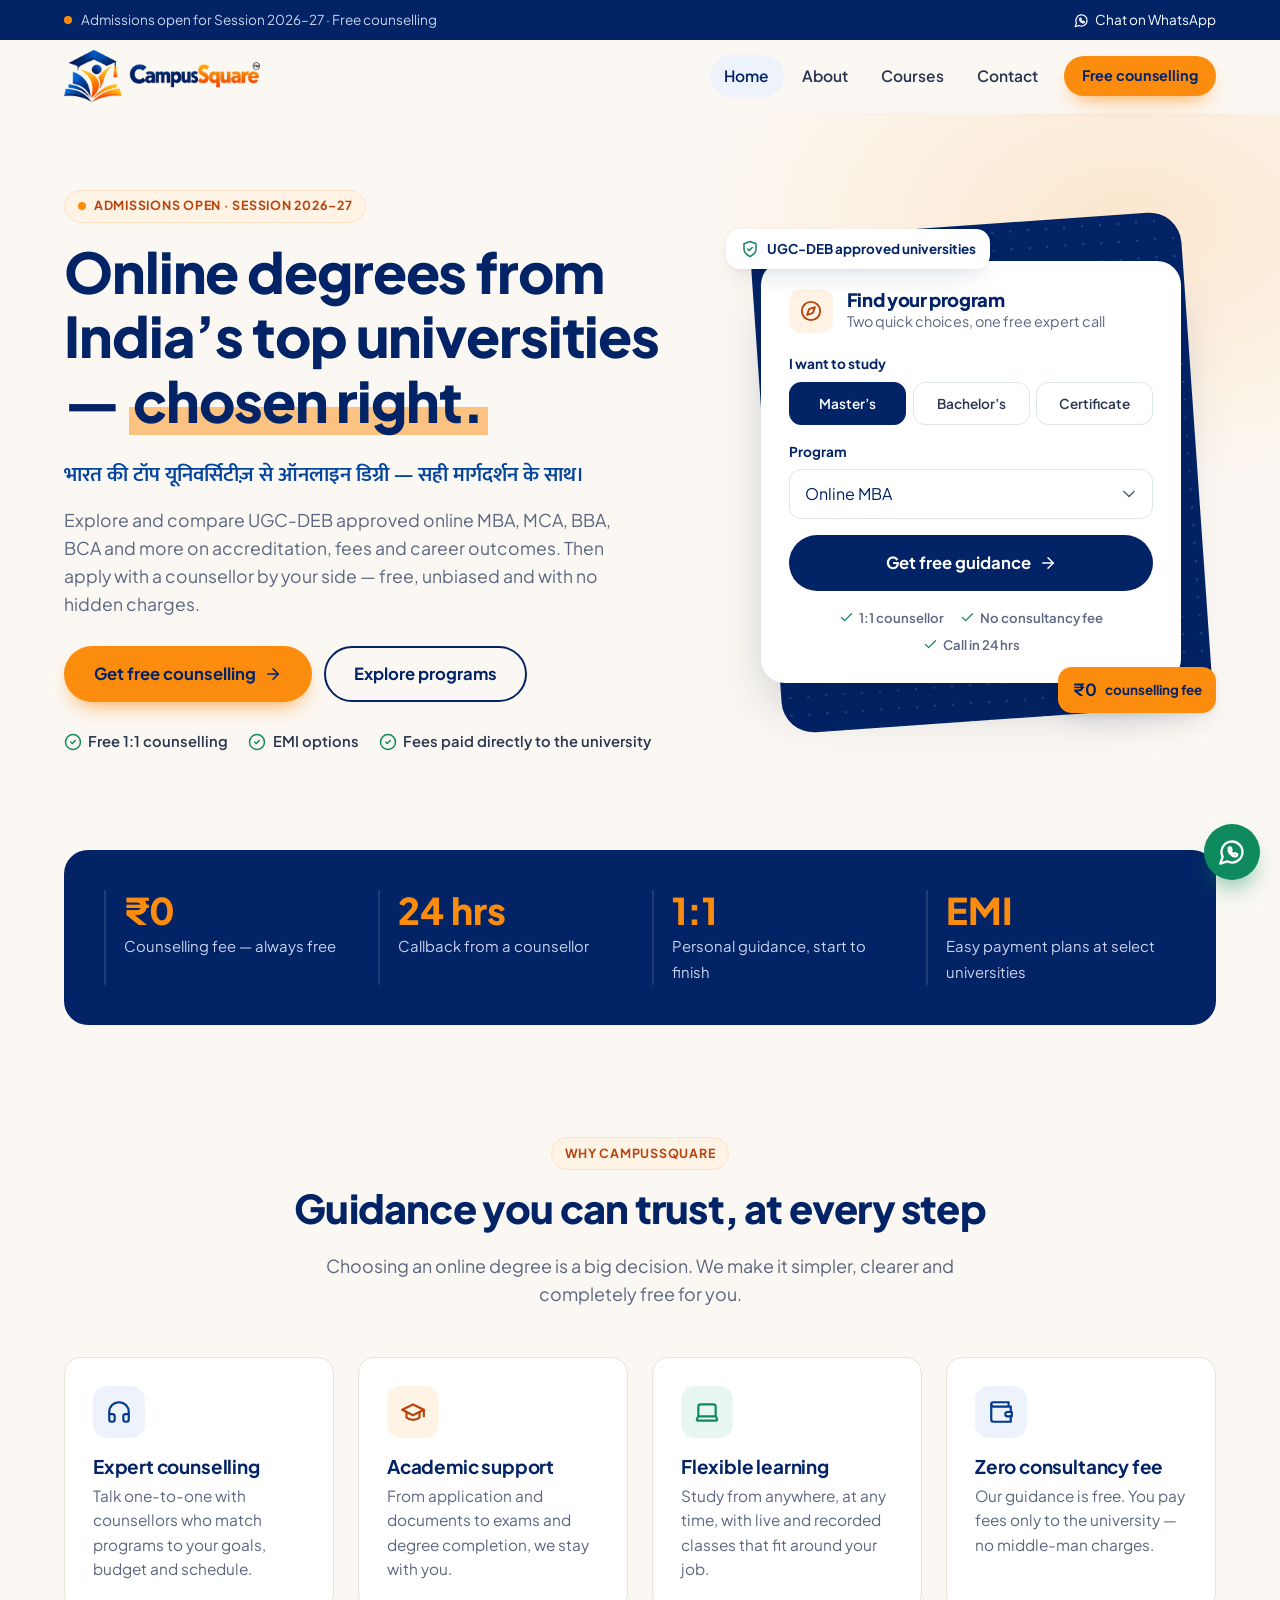
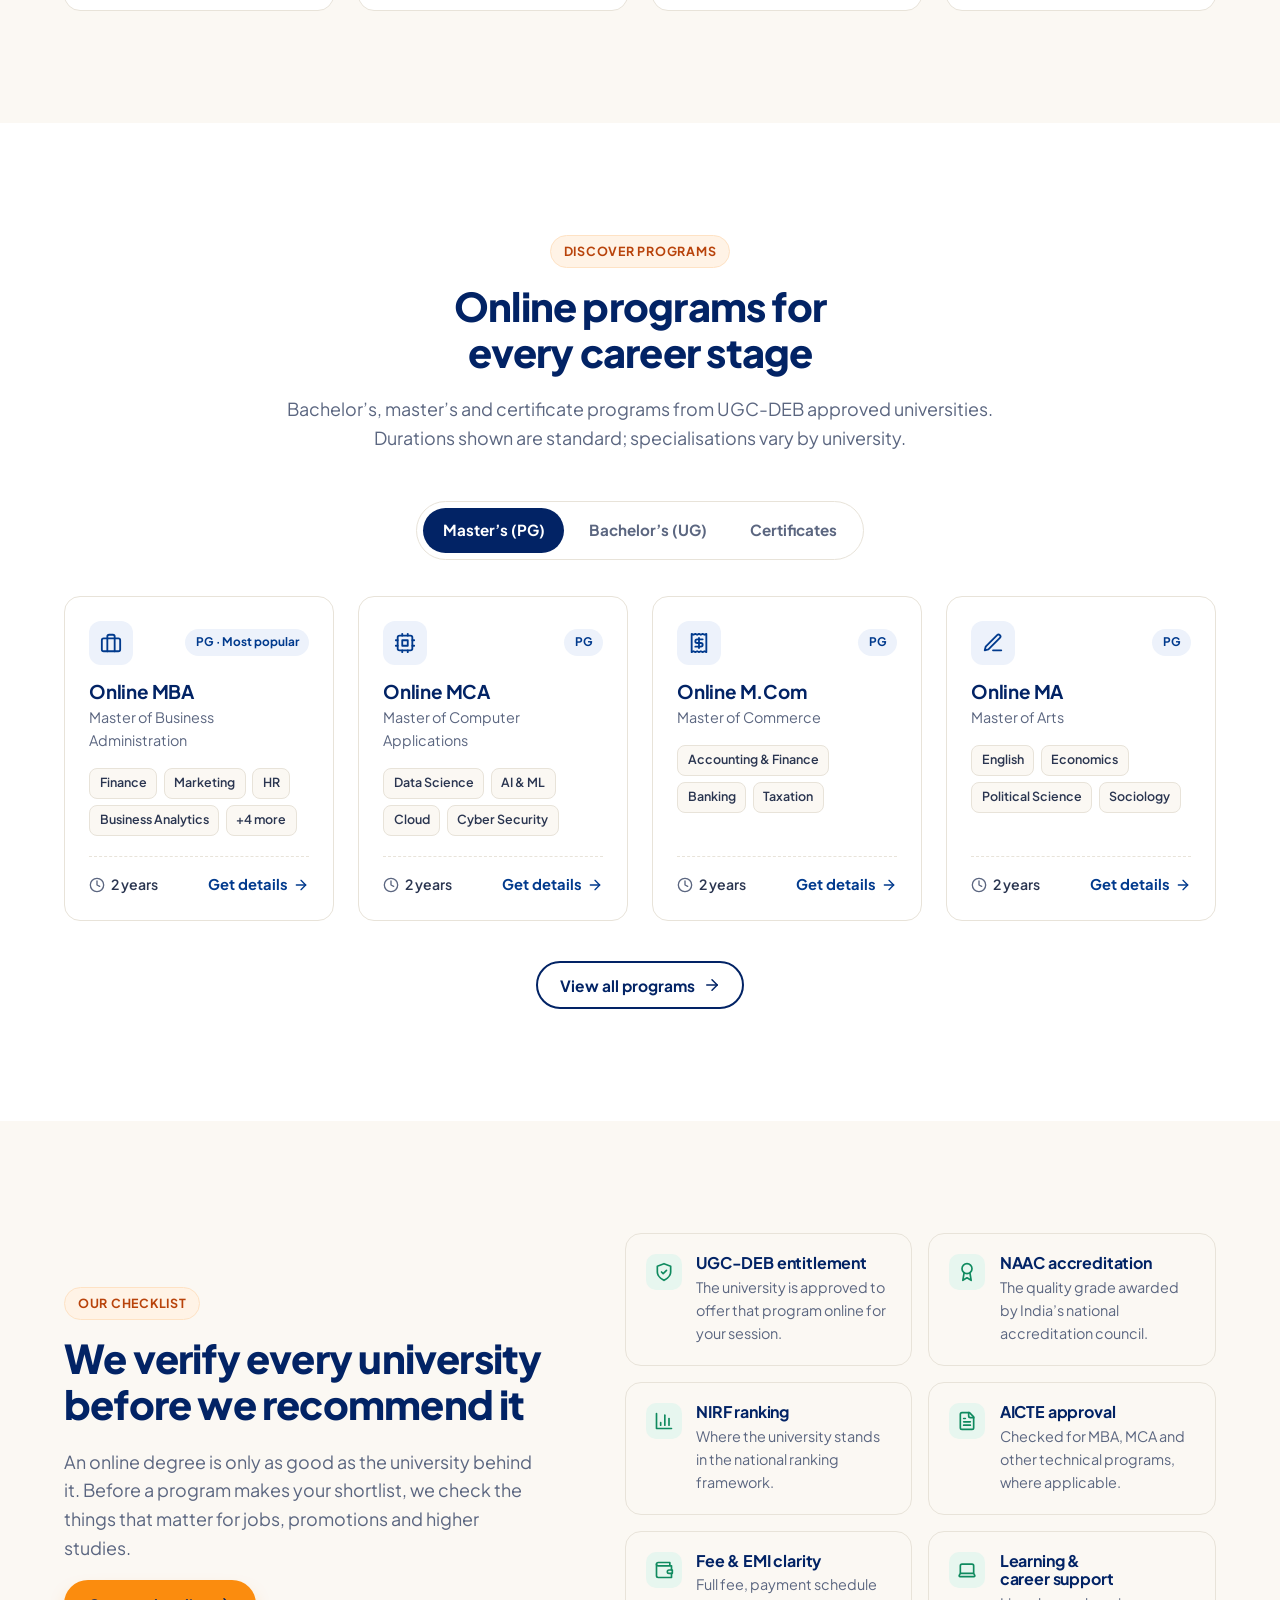
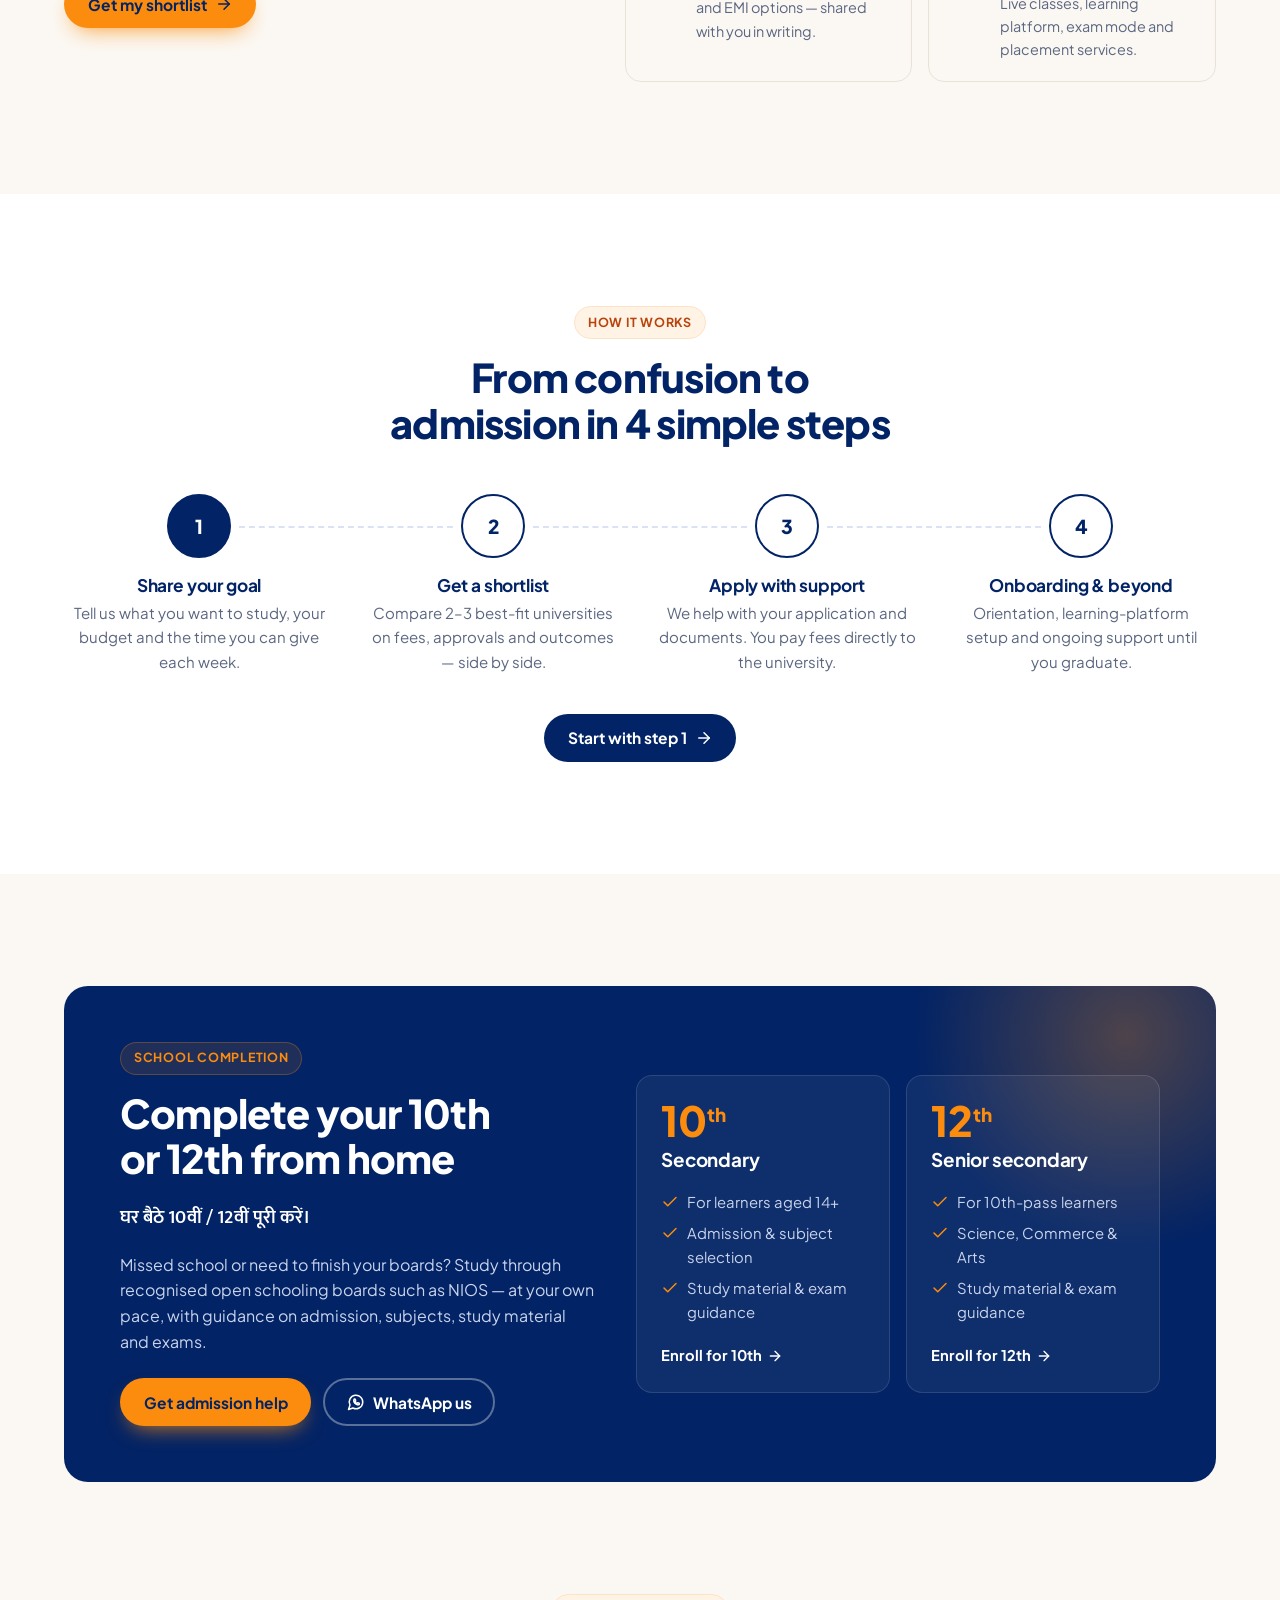
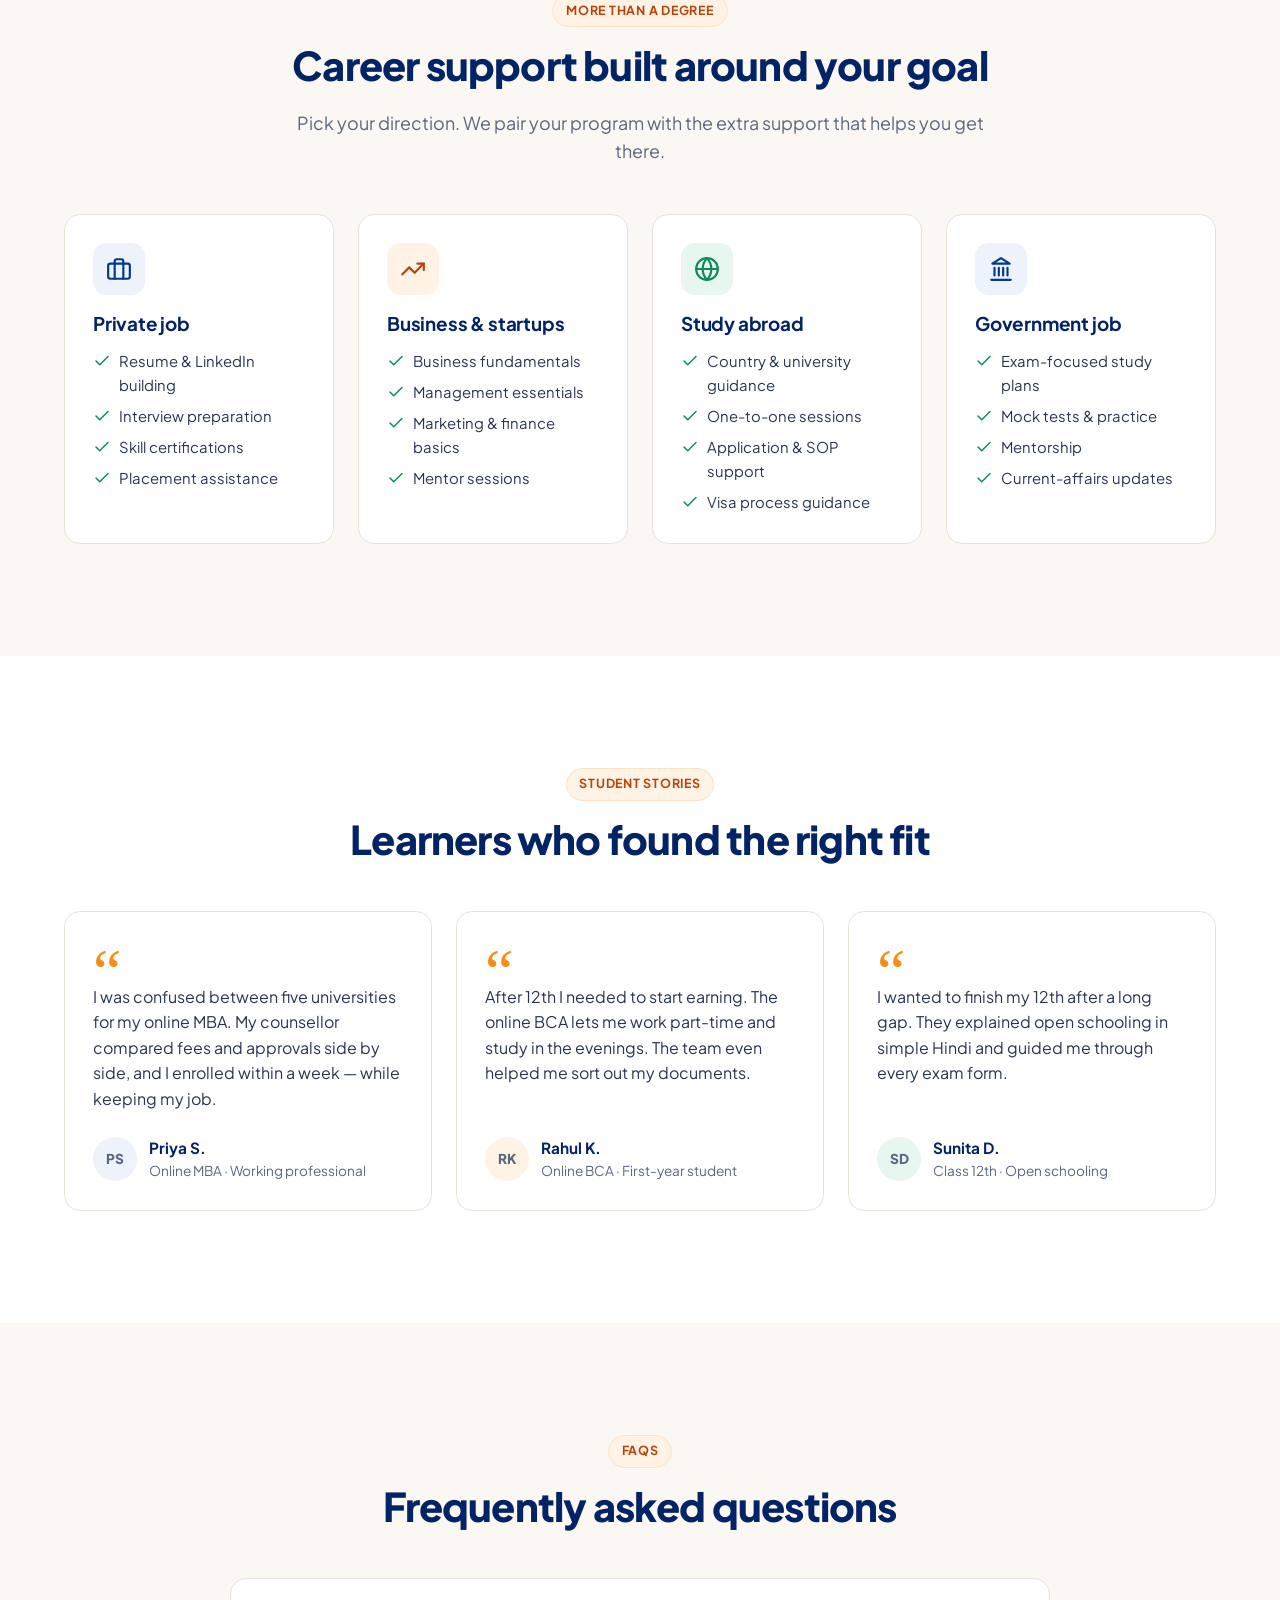
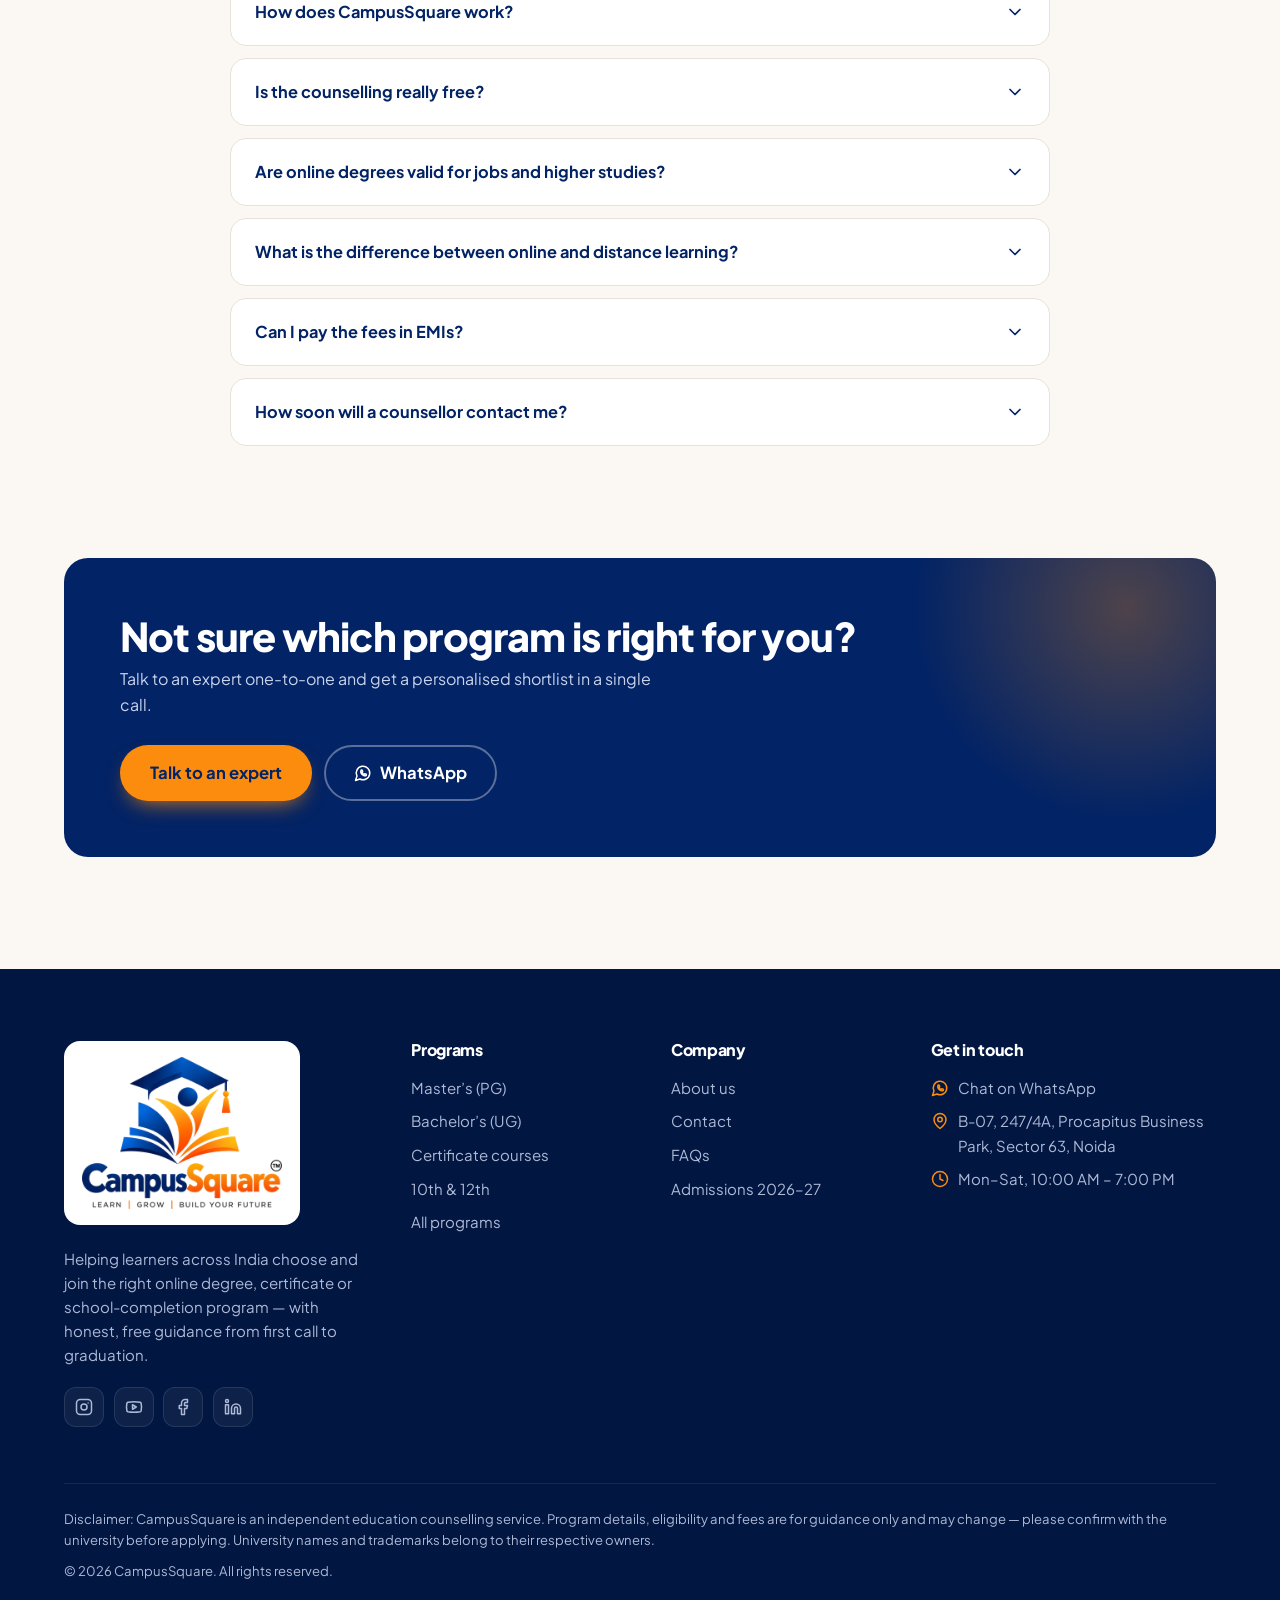
==== commit e5f198ed: "Hide phone number and email; prepare Google Sheet leads - Remove the displayed phone number, Call bu" ====
--- a/index.html
+++ b/index.html
@@ -26,8 +26,7 @@
     <div class="container topbar__inner">
       <p class="topbar__note"><span class="pulse" aria-hidden="true"></span> Admissions open for Session 2026–27 · Free counselling</p>
       <div class="topbar__links">
-        <a href="tel:+919540542226"><svg class="icon" aria-hidden="true"><use href="#i-phone"/></svg> +91 95405 42226</a>
-        <a class="topbar__email" href="mailto:hello@example.com"><svg class="icon" aria-hidden="true"><use href="#i-mail"/></svg> hello@example.com</a>
+        <a href="https://wa.me/919540542226?text=Hi%20CampusSquare%2C%20I%27d%20like%20free%20counselling." target="_blank" rel="noopener"><svg class="icon" aria-hidden="true"><use href="#i-whatsapp"/></svg> Chat on WhatsApp</a>
       </div>
     </div>
   </div>
@@ -546,9 +545,7 @@
         <div>
           <h4>Get in touch</h4>
           <ul class="footer-contact">
-            <li><svg class="icon" aria-hidden="true"><use href="#i-phone"/></svg><a href="tel:+919540542226">+91 95405 42226</a></li>
-            <li><svg class="icon" aria-hidden="true"><use href="#i-whatsapp"/></svg><a href="https://wa.me/919540542226" target="_blank" rel="noopener">WhatsApp chat</a></li>
-            <li><svg class="icon" aria-hidden="true"><use href="#i-mail"/></svg><a href="mailto:hello@example.com">hello@example.com</a></li>
+            <li><svg class="icon" aria-hidden="true"><use href="#i-whatsapp"/></svg><a href="https://wa.me/919540542226" target="_blank" rel="noopener">Chat on WhatsApp</a></li>
             <li><svg class="icon" aria-hidden="true"><use href="#i-pin"/></svg><a href="https://www.google.com/maps/search/?api=1&amp;query=Procapitus%20Business%20Park%2C%20Sector%2063%2C%20Noida" target="_blank" rel="noopener">B-07, 247/4A, Procapitus Business Park, Sector 63, Noida</a></li>
             <li><svg class="icon" aria-hidden="true"><use href="#i-clock"/></svg><span>Mon–Sat, 10:00 AM – 7:00 PM</span></li>
           </ul>
--- a/assets/css/styles.css
+++ b/assets/css/styles.css
@@ -277,7 +277,6 @@
   .topbar__note { display: none; }
   .topbar__inner { justify-content: center; }
 }
-@media (max-width: 420px) { .topbar__links a.topbar__email { display: none; } }
 
 .site-header {
   position: sticky;
@@ -839,6 +838,7 @@
 .field__error { color: var(--danger); font-size: 0.82rem; font-weight: 600; }
 .form-row { display: grid; grid-template-columns: 1fr 1fr; gap: 0 1rem; }
 @media (max-width: 560px) { .form-row { grid-template-columns: 1fr; } }
+.hp { position: absolute; left: -10000px; width: 1px; height: 1px; overflow: hidden; } /* spam trap, hidden from people */
 .form-note {
   display: flex;
   align-items: flex-start;
@@ -1133,7 +1133,7 @@
   left: 0; right: 0; bottom: 0;
   z-index: 45;
   display: none;
-  grid-template-columns: 1fr 1fr 1.3fr;
+  grid-template-columns: 1fr 1.3fr;
   gap: 8px;
   padding: 10px 12px calc(10px + env(safe-area-inset-bottom));
   border-top: 1px solid var(--line);
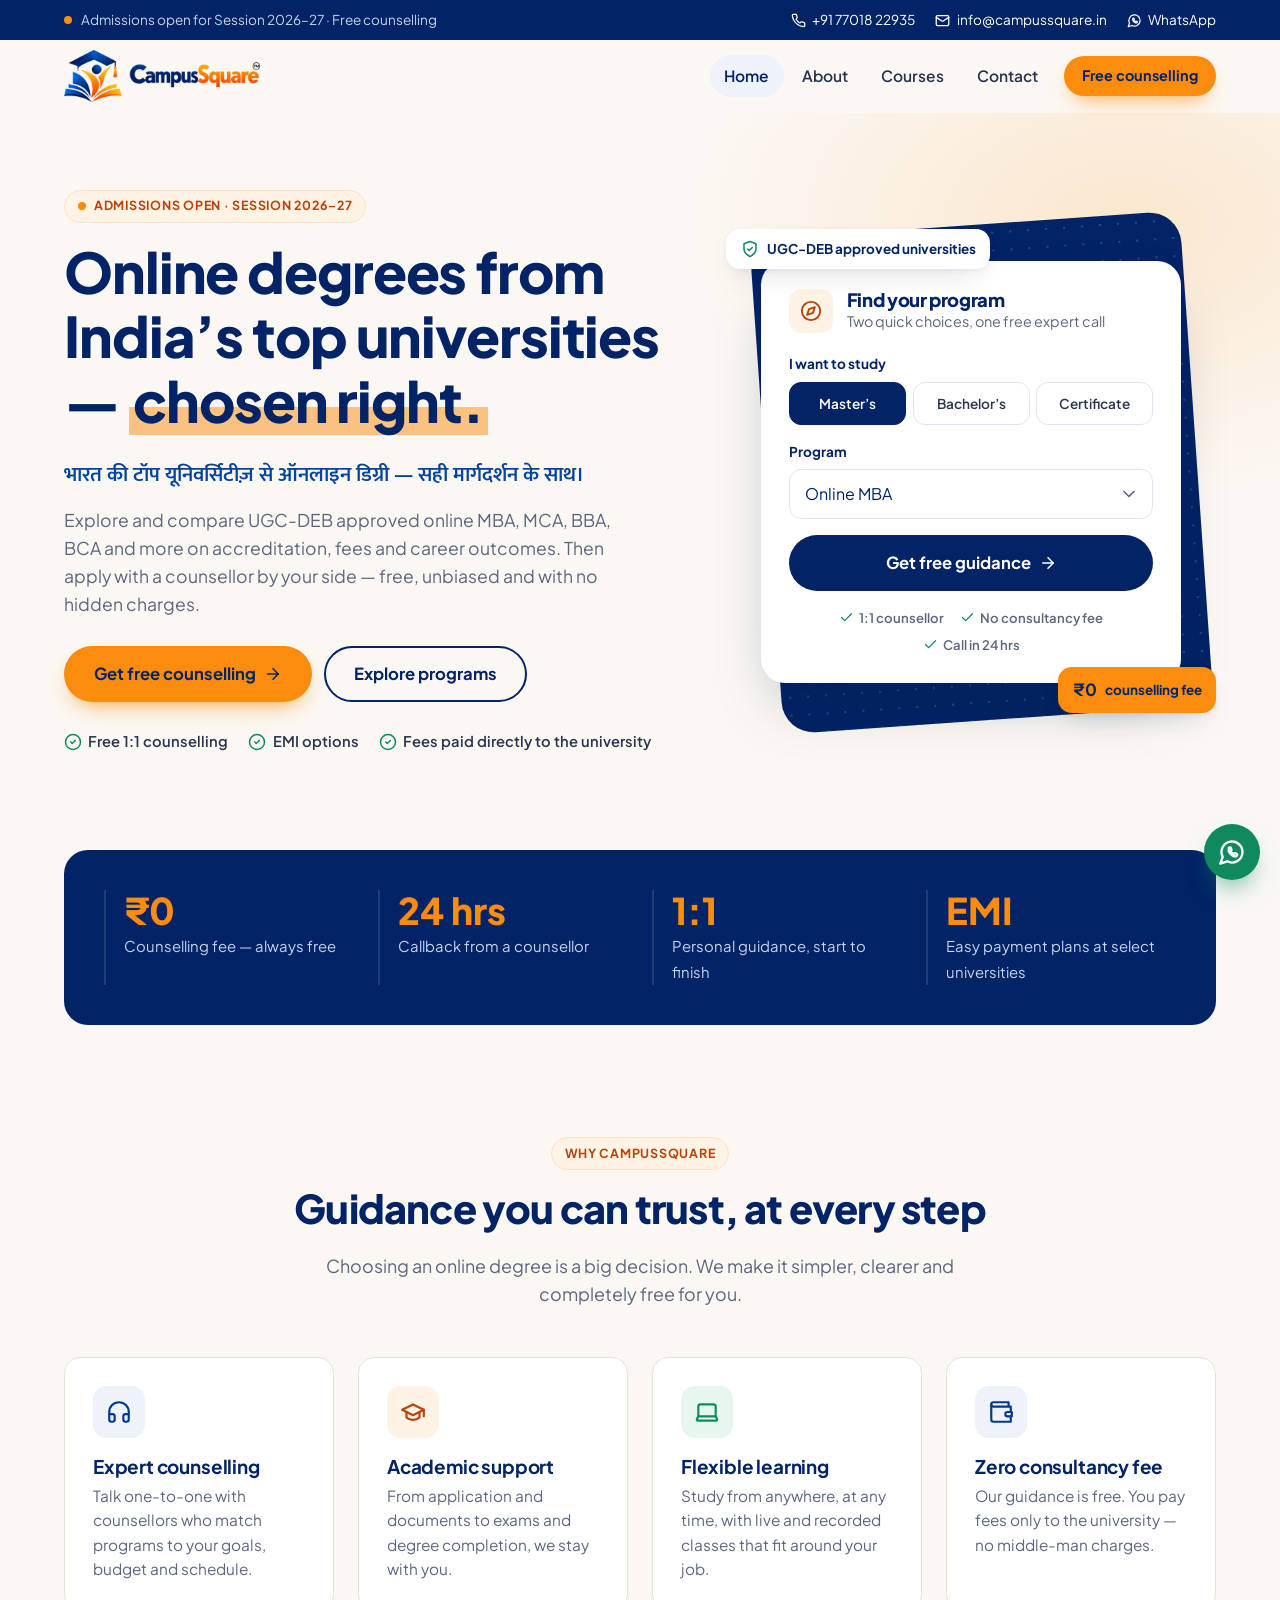
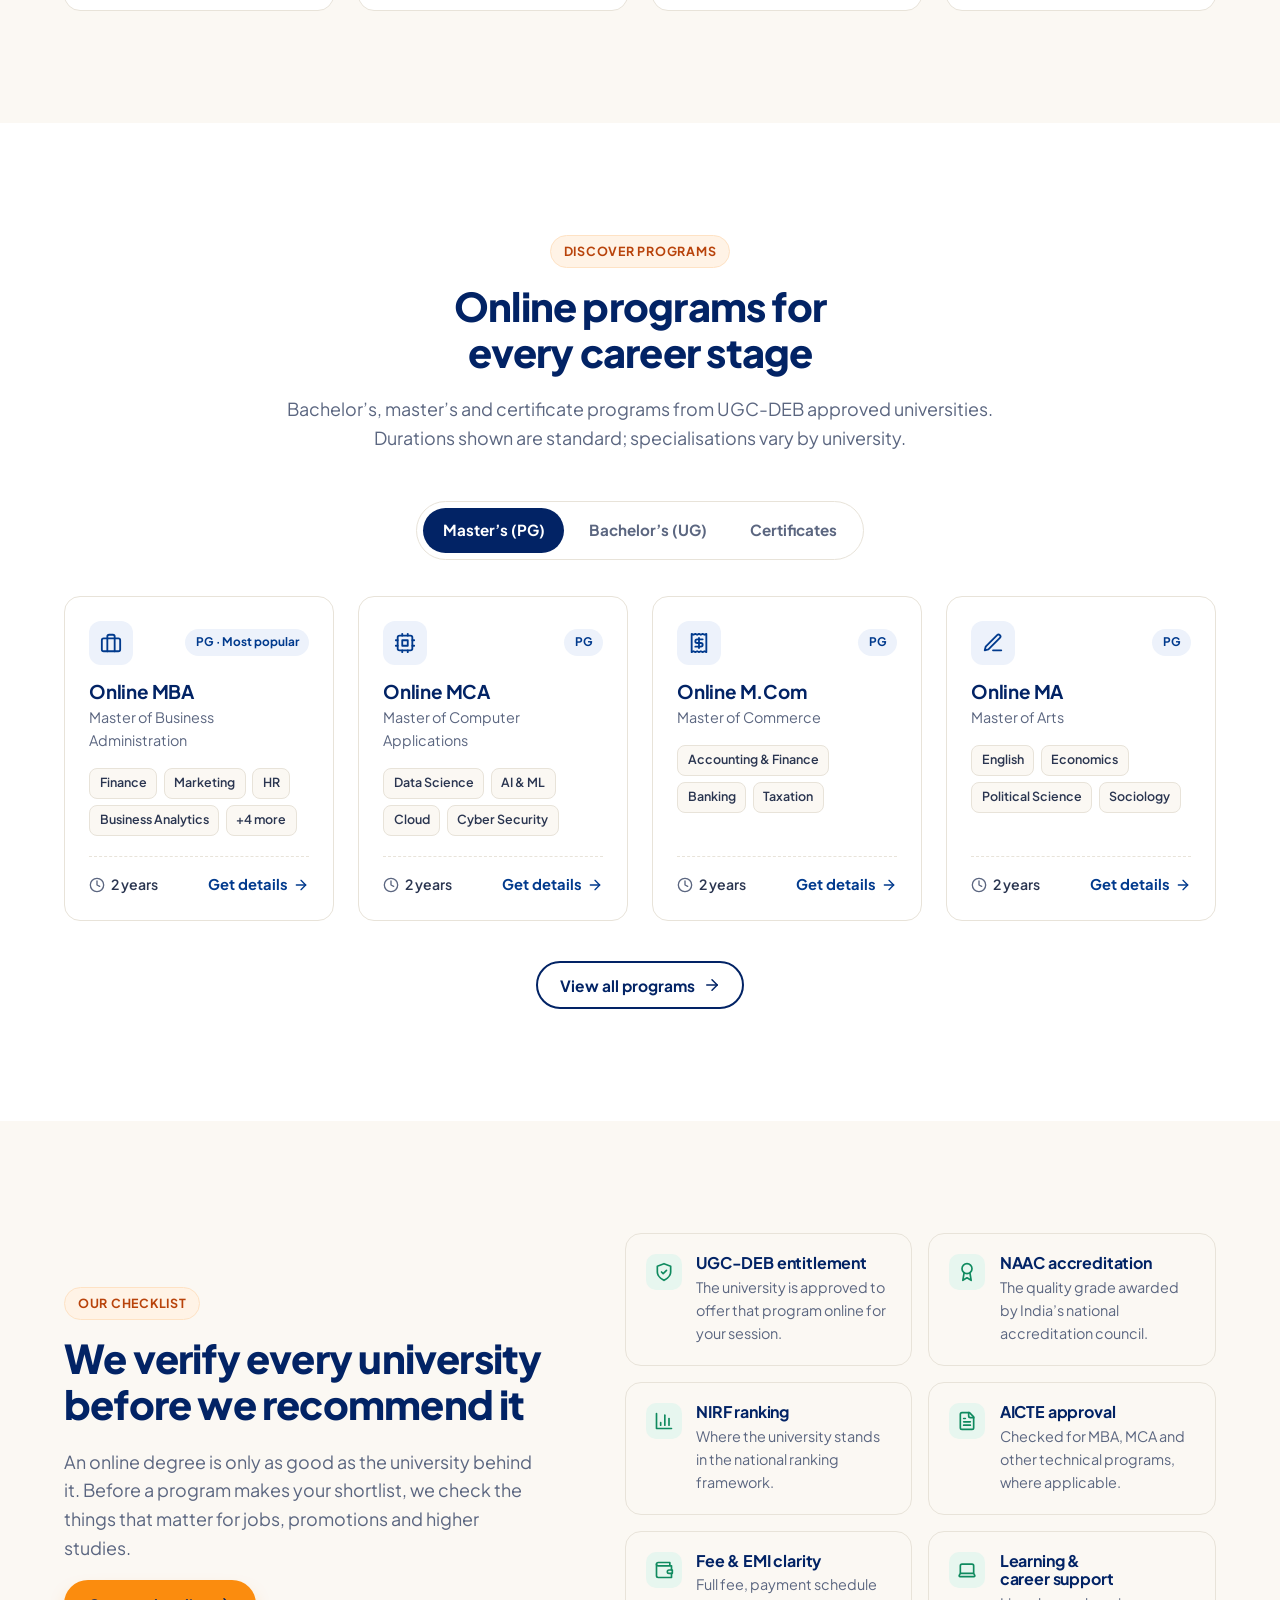
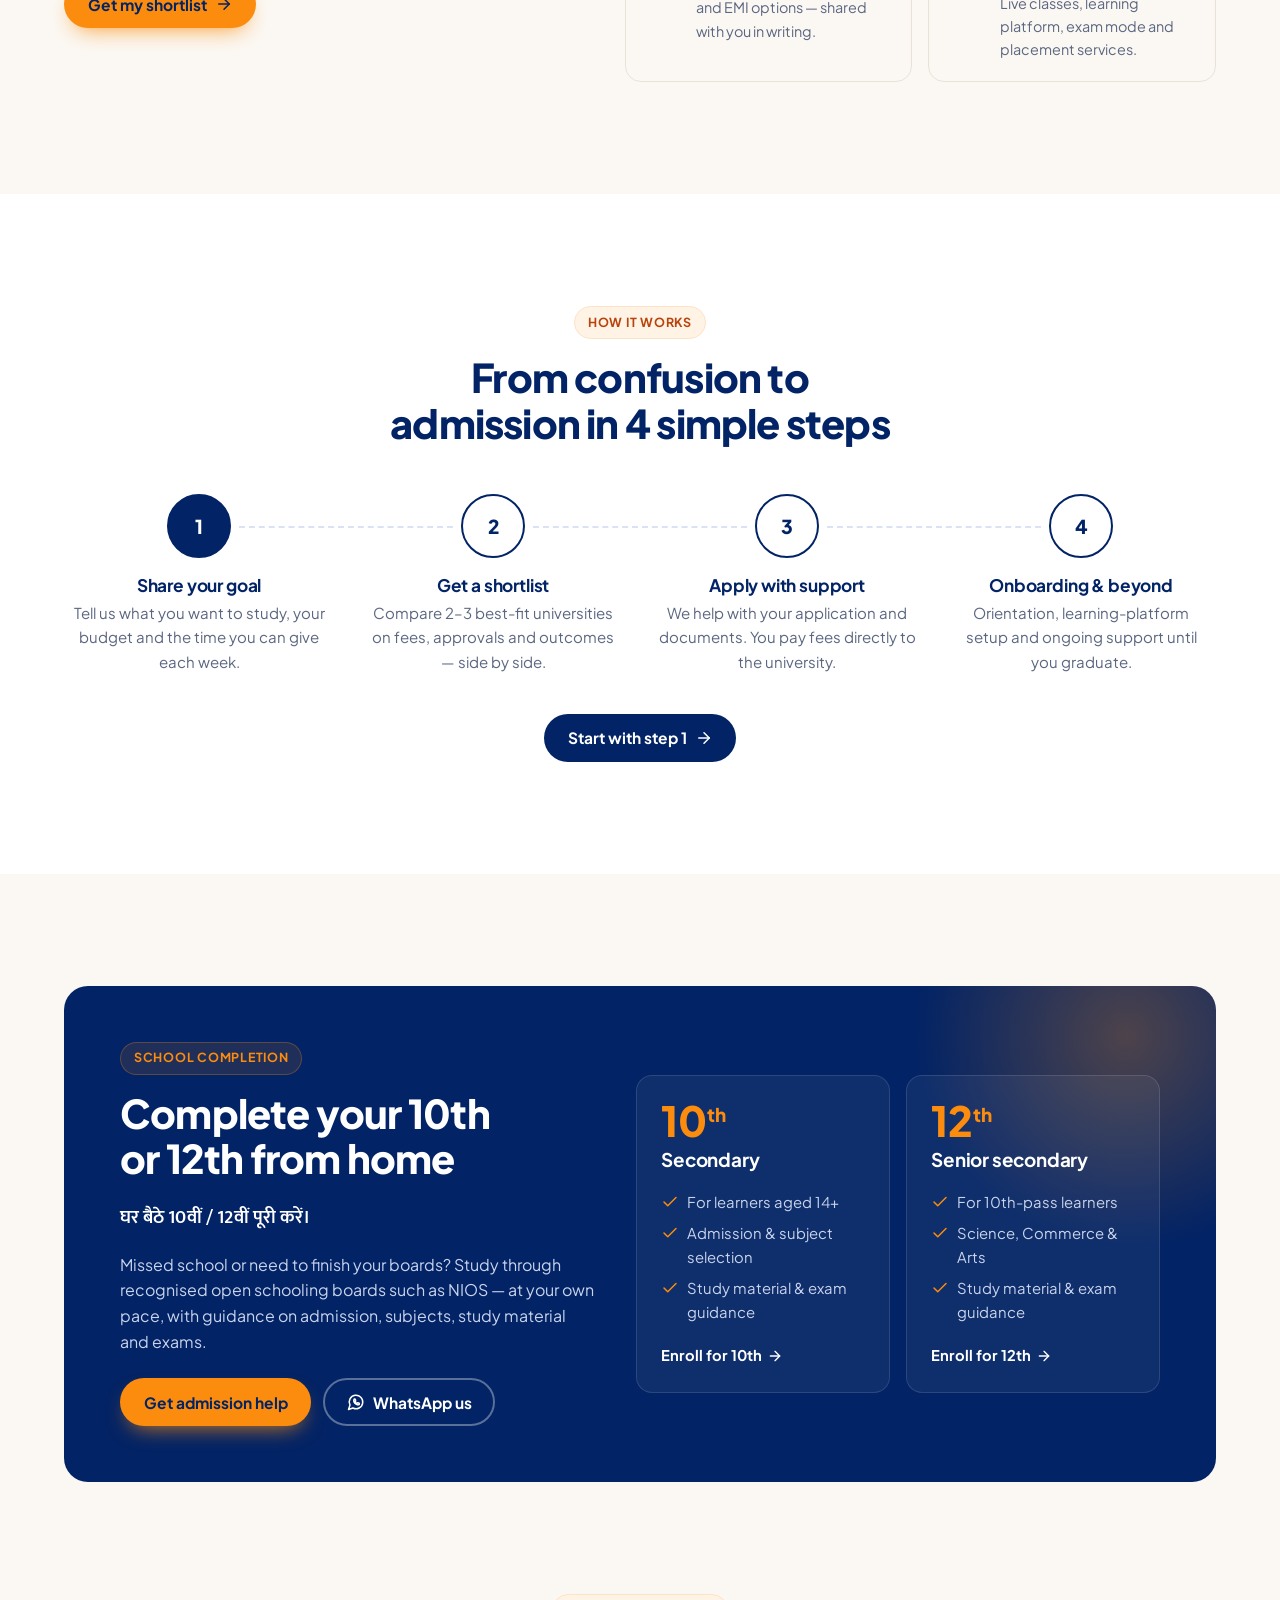
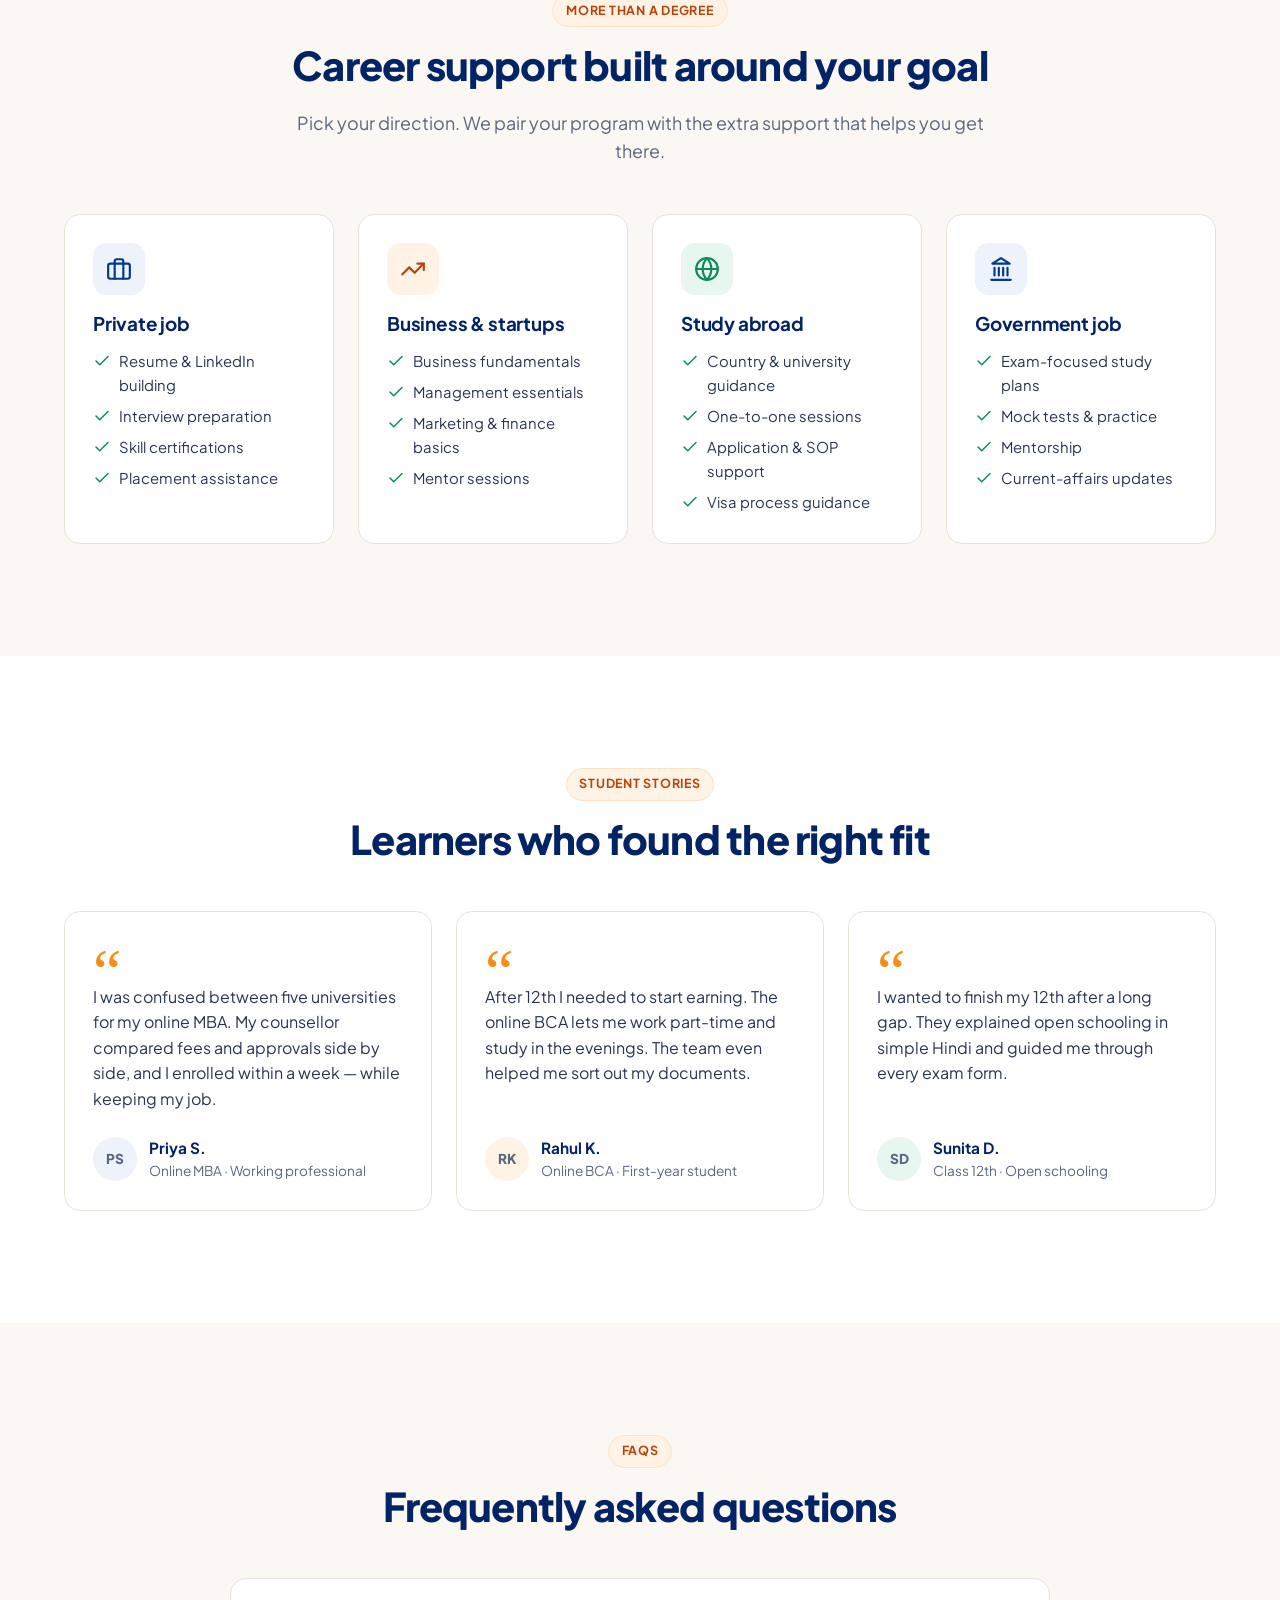
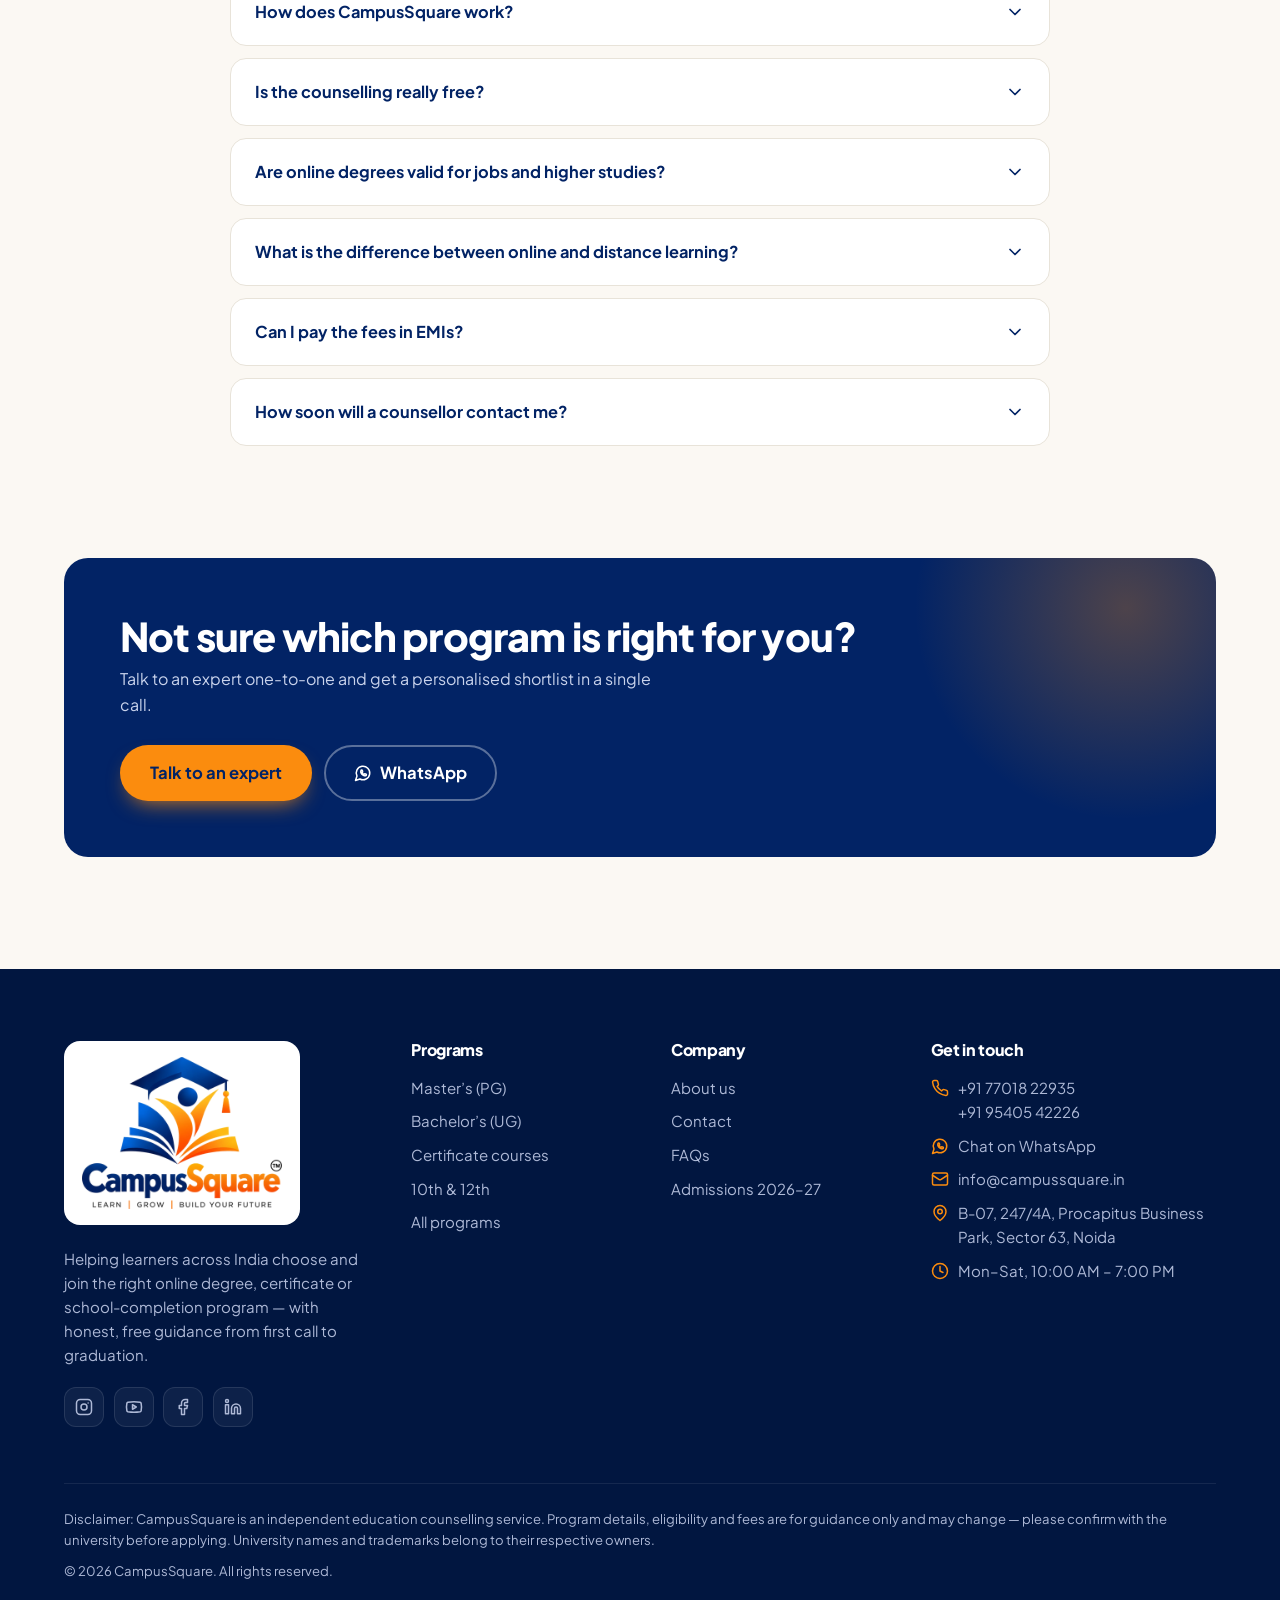
==== commit 18fff991: "Show call numbers and info@campussquare.in - Main mobile +91 77018 22935 in the top bar, landing hea" ====
--- a/index.html
+++ b/index.html
@@ -26,7 +26,9 @@
     <div class="container topbar__inner">
       <p class="topbar__note"><span class="pulse" aria-hidden="true"></span> Admissions open for Session 2026–27 · Free counselling</p>
       <div class="topbar__links">
-        <a href="https://wa.me/919540542226?text=Hi%20CampusSquare%2C%20I%27d%20like%20free%20counselling." target="_blank" rel="noopener"><svg class="icon" aria-hidden="true"><use href="#i-whatsapp"/></svg> Chat on WhatsApp</a>
+        <a href="tel:+917701822935"><svg class="icon" aria-hidden="true"><use href="#i-phone"/></svg> +91 77018 22935</a>
+        <a class="topbar__email" href="mailto:info@campussquare.in"><svg class="icon" aria-hidden="true"><use href="#i-mail"/></svg> info@campussquare.in</a>
+        <a class="topbar__wa" href="https://wa.me/919540542226?text=Hi%20CampusSquare%2C%20I%27d%20like%20free%20counselling." target="_blank" rel="noopener"><svg class="icon" aria-hidden="true"><use href="#i-whatsapp"/></svg> WhatsApp</a>
       </div>
     </div>
   </div>
@@ -545,7 +547,9 @@
         <div>
           <h4>Get in touch</h4>
           <ul class="footer-contact">
+            <li><svg class="icon" aria-hidden="true"><use href="#i-phone"/></svg><span><a href="tel:+917701822935">+91 77018 22935</a><br><a href="tel:+919540542226">+91 95405 42226</a></span></li>
             <li><svg class="icon" aria-hidden="true"><use href="#i-whatsapp"/></svg><a href="https://wa.me/919540542226" target="_blank" rel="noopener">Chat on WhatsApp</a></li>
+            <li><svg class="icon" aria-hidden="true"><use href="#i-mail"/></svg><a href="mailto:info@campussquare.in">info@campussquare.in</a></li>
             <li><svg class="icon" aria-hidden="true"><use href="#i-pin"/></svg><a href="https://www.google.com/maps/search/?api=1&amp;query=Procapitus%20Business%20Park%2C%20Sector%2063%2C%20Noida" target="_blank" rel="noopener">B-07, 247/4A, Procapitus Business Park, Sector 63, Noida</a></li>
             <li><svg class="icon" aria-hidden="true"><use href="#i-clock"/></svg><span>Mon–Sat, 10:00 AM – 7:00 PM</span></li>
           </ul>
--- a/assets/css/styles.css
+++ b/assets/css/styles.css
@@ -273,6 +273,8 @@
 .topbar__links a { display: inline-flex; align-items: center; gap: 0.4rem; color: #fff; text-decoration: none; }
 .topbar__links a:hover { color: var(--saffron); }
 .topbar .icon { width: 15px; height: 15px; }
+@media (max-width: 760px) { .topbar__links .topbar__wa { display: none; } } /* floating WhatsApp button covers phones */
+@media (max-width: 380px) { .topbar__links .topbar__email { display: none; } }
 @media (max-width: 760px) {
   .topbar__note { display: none; }
   .topbar__inner { justify-content: center; }
@@ -1133,7 +1135,7 @@
   left: 0; right: 0; bottom: 0;
   z-index: 45;
   display: none;
-  grid-template-columns: 1fr 1.3fr;
+  grid-template-columns: 1fr 1fr 1.3fr;
   gap: 8px;
   padding: 10px 12px calc(10px + env(safe-area-inset-bottom));
   border-top: 1px solid var(--line);
